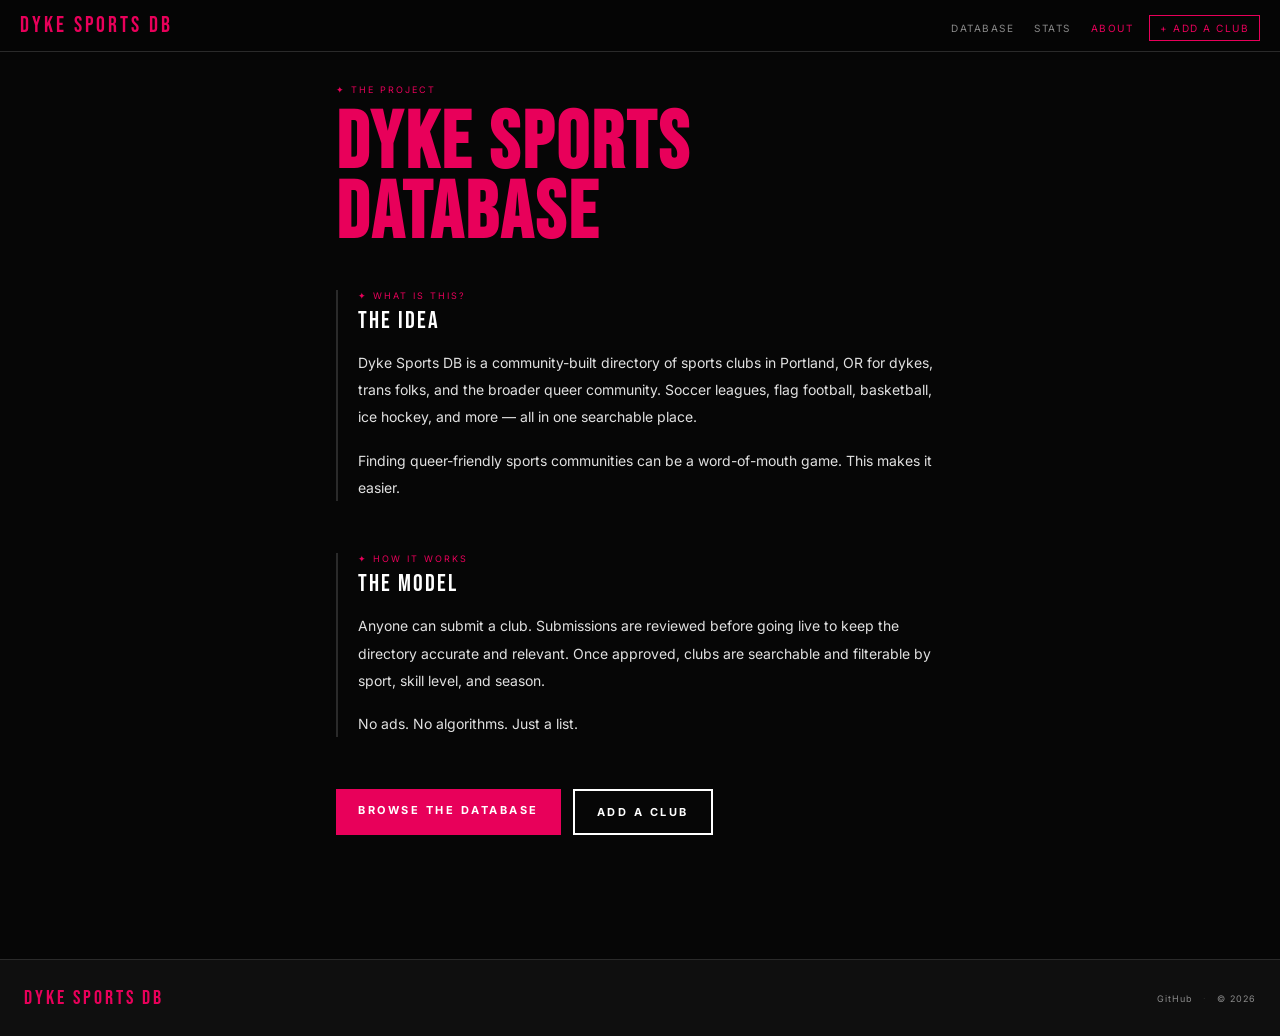
==== about.html @ 8fc5c779 "Initial commit of dykesportsdb project" ====
<!DOCTYPE html>
<html lang="en">
<head>
<meta charset="UTF-8">
<meta name="viewport" content="width=device-width, initial-scale=1.0">
<meta name="description" content="About Dyke Sports DB — a community directory of sports clubs in Portland for dykes.">
<title>About — Dyke Sports DB</title>
<link rel="icon" href="data:image/svg+xml,<svg xmlns='http://www.w3.org/2000/svg' viewBox='0 0 100 100'><text y='80' font-size='80'>🏅</text></svg>">
<link rel="preconnect" href="https://fonts.googleapis.com">
<link rel="preconnect" href="https://fonts.gstatic.com" crossorigin>
<link href="https://fonts.googleapis.com/css2?family=Bebas+Neue&family=IBM+Plex+Mono:wght@400;700&display=swap" rel="stylesheet">
<link rel="stylesheet" href="styles.css">
</head>
<body>
<nav></nav>

<div class="page">
<div class="eyebrow">The Project</div>
<h1>DYKE SPORTS<br>DATABASE</h1>

<div class="section">
<div class="section-label">What is this?</div>
<div class="section-title">THE IDEA</div>
<div class="body">
<p>
Dyke Sports DB is a community-built directory of sports clubs in Portland, OR for dykes, trans folks, and the broader queer community. Soccer leagues, flag football, basketball, ice hockey, and more — all in one searchable place.
</p>
<p>
Finding queer-friendly sports communities can be a word-of-mouth game. This makes it easier.
</p>
</div>
</div>

<div class="section">
<div class="section-label">How it works</div>
<div class="section-title">THE MODEL</div>
<div class="body">
<p>
Anyone can submit a club. Submissions are reviewed before going live to keep the directory accurate and relevant. Once approved, clubs are searchable and filterable by sport, skill level, and season.
</p>
<p>
No ads. No algorithms. Just a list.
</p>
</div>
</div>

<div class="cta-row">
<a href="/sports-database" class="btn btn-primary">Browse the Database</a>
<a href="/submit" class="btn btn-secondary">Add a Club</a>
</div>
</div>

<footer></footer>
<script src="/shared.js"></script>
</body>
</html>
---- styles.css ----
/* ================================================
   DYKE POOL REVIEWS — Shared Stylesheet
   ================================================ */

@import url('https://fonts.googleapis.com/css2?family=Inter:wght@400;700&family=Bebas+Neue&family=IBM+Plex+Mono:wght@400;700&family=VT323&display=swap');

/* --- RESET ---------------------------------------- */
*, *::before, *::after { box-sizing: border-box; margin: 0; padding: 0; }
html { -webkit-text-size-adjust: 100%; }
html.scroll-smooth { scroll-behavior: smooth; }

/* --- DESIGN TOKENS -------------------------------- */
:root {
    --bg:     #060606;
    --bg2:    #0f0f0f;
    --amber:  #E8005A;
    --adim:   #8a8a8a;
    --afaint: #2a2a2a;
    --green:  #00E05A;
    --gold:   #FFD000;
    --w:      #ffffff;
    --wd:     rgba(255,255,255,0.72);
    --wf:     rgba(255,255,255,0.3);
    --fhead:  'Bebas Neue', 'Arial Black', Impact, sans-serif;
    --fbody:  'Inter', 'Helvetica Neue', Arial, sans-serif;
    --fterm:  'IBM Plex Mono', 'Courier New', monospace;
    --fvt:    'VT323', 'Courier New', monospace;
}

/* --- BASE ----------------------------------------- */
body { background: var(--bg); color: var(--w); font-family: var(--fbody); min-height: 100vh; }
a { color: var(--amber); }
code { background: rgba(232,0,90,0.08); color: var(--amber); padding: 1px 5px; font-family: var(--fterm); font-size: 0.88em; }

/* --- NAV ------------------------------------------ */
nav {
    position: sticky; top: 0; z-index: 100; height: 52px;
    background: rgba(6,6,6,0.97);
    -webkit-backdrop-filter: blur(12px); backdrop-filter: blur(12px);
    border-bottom: 1px solid var(--afaint);
    display: flex; align-items: center; justify-content: space-between;
    padding: 0 20px; gap: 12px;
}
nav.nav-fixed { position: fixed; left: 0; right: 0; }
.logo { font-family: var(--fhead); font-size: 22px; letter-spacing: 3px; color: var(--amber); text-decoration: none; flex-shrink: 0; line-height: 1; }
.logo .bolt { color: var(--w); }
.nav-links { display: flex; align-items: center; gap: 0; list-style: none; }
.nav-links a { font-family: var(--fbody); font-size: 10px; letter-spacing: 1.5px; text-transform: uppercase; color: var(--adim); text-decoration: none; padding: 6px 10px; white-space: nowrap; transition: color 0.15s; }
.nav-links a:hover { color: var(--w); }
.nav-links .active { color: var(--amber); }
.nav-links .pill { border: 1px solid var(--amber); color: var(--amber) !important; margin-left: 6px; }
.nav-links .pill:hover { background: rgba(232,0,90,0.08); }
.hamburger { display: none; background: none; border: none; color: var(--w); cursor: pointer; font-size: 20px; padding: 6px 4px; }
@media (max-width: 580px) {
    nav { height: auto; flex-wrap: wrap; }
    .hamburger { display: block; }
    .nav-links { display: none; width: 100%; flex-direction: column; gap: 0; padding: 8px 0; }
    .nav-links.active { display: flex; }
    .nav-links li { width: 100%; }
    .nav-links a { display: block; padding: 10px 20px; white-space: normal; }
    .nav-links .pill { margin-left: 0; margin-top: 8px; }
}

/* --- FOOTER --------------------------------------- */
footer {
    border-top: 1px solid var(--afaint); background: var(--bg2);
    padding: 28px 24px; display: flex; flex-wrap: wrap;
    justify-content: space-between; align-items: center;
    gap: 16px; margin-top: 60px;
}
.footer-logo { font-family: var(--fhead); font-size: 20px; letter-spacing: 3px; color: var(--amber); line-height: 1; }
.footer-right { display: flex; align-items: center; gap: 10px; font-size: 9px; letter-spacing: 1px; color: var(--adim); flex-wrap: wrap; }
.footer-right a { color: var(--adim); text-decoration: none; transition: color 0.15s; }
.footer-right a:hover { color: var(--w); }
.footer-sep { color: var(--afaint); }
@media (max-width: 500px) { footer { flex-direction: column; align-items: flex-start; } }

/* --- BUTTONS -------------------------------------- */
.btn {
    font-family: var(--fbody); font-size: 11px; font-weight: 700;
    letter-spacing: 2.5px; text-transform: uppercase;
    text-decoration: none; padding: 14px 22px; text-align: center;
    display: inline-block;
    transition: filter 0.15s, transform 0.15s; white-space: nowrap;
}
body.page-index .btn { padding: 16px 28px; }
.btn:hover  { filter: brightness(1.1); transform: translateY(-1px); }
.btn:active { transform: translateY(0); }
.btn-primary   { background: var(--amber); color: var(--w); }
.btn-outline,
.btn-secondary { background: transparent; color: var(--w); border: 2px solid var(--w); }
.btn-outline:hover,
.btn-secondary:hover { background: rgba(255,255,255,0.07); }

/* --- ANIMATIONS ----------------------------------- */
@keyframes pulse {
    0%,100% { box-shadow: 0 0 0 0 rgba(232,0,90,0.5); }
    50%      { box-shadow: 0 0 0 8px rgba(232,0,90,0); }
}
@keyframes blink  { 0%,100%{opacity:1} 50%{opacity:.3} }
@keyframes fadein { to { opacity: 1; } }
@keyframes spin   { to { transform: rotate(360deg); } }

/* --- COMMON UTILITIES ----------------------------- */
.eyebrow { font-size: 9px; letter-spacing: 2px; color: var(--amber); text-transform: uppercase; margin-bottom: 14px; }
.eyebrow::before { content: "✦ "; }
.dot, .status-dot {
    width: 7px; height: 7px; border-radius: 50%;
    background: var(--amber); flex-shrink: 0;
    animation: pulse 2s ease-in-out infinite;
}
.live-dot { width: 6px; height: 6px; border-radius: 50%; background: var(--amber); animation: pulse 2s ease-in-out infinite; }

/* --- PAGE CONTAINER ------------------------------- */
.page { max-width: 640px; margin: 0 auto; padding: 32px 16px 64px; }
body.page-stats .page     { max-width: 900px; }
body.page-contributor .page { display: flex; flex-direction: column; gap: 0; }

/* ================================================
   INDEX PAGE
   ================================================ */
body.page-index { overflow-x: hidden; }
.hero {
    min-height: 100vh;
    display: flex; flex-direction: column; justify-content: center;
    padding: 80px 24px 60px;
    max-width: 680px; margin: 0 auto; width: 100%;
}
.hero-tag {
    display: flex; align-items: center; gap: 10px;
    font-size: 9px; letter-spacing: 2px; color: var(--amber);
    text-transform: uppercase; margin-bottom: 22px;
}
.hero-tag::before { content: "✦ "; }
body.page-index h1 {
    font-family: var(--fhead);
    font-size: clamp(60px, 16vw, 140px);
    line-height: 0.86; letter-spacing: 1px; color: var(--w);
    margin-bottom: 32px;
}
.tagline {
    font-size: 14px; line-height: 1.95; color: var(--wd);
    border-left: 2px solid var(--afaint); padding-left: 18px;
    margin-bottom: 48px; max-width: 500px;
}
.buttons { display: flex; gap: 10px; flex-wrap: wrap; }
@media (max-width: 400px) { .buttons { flex-direction: column; } .btn { width: 100%; } }

/* ================================================
   ABOUT PAGE
   ================================================ */
h1 {
    font-family: var(--fhead);
    font-size: clamp(44px, 11vw, 80px);
    color: var(--amber); letter-spacing: 3px; line-height: 0.88;
    margin-bottom: 40px;
}
body.page-format h1 { margin-bottom: 28px; }
.section { margin-bottom: 52px; border-left: 2px solid var(--afaint); padding-left: 20px; }
body.page-format .section { border-left: none; padding-left: 0; margin-bottom: 56px; }
.section-label { font-size: 9px; letter-spacing: 2px; color: var(--amber); text-transform: uppercase; margin-bottom: 8px; }
.section-label::before { content: "✦ "; }
.section-title { font-family: var(--fhead); font-size: 24px; letter-spacing: 2px; color: var(--w); margin-bottom: 16px; line-height: 1; }
body.page-format .section-title { font-size: 28px; margin-bottom: 12px; }
body.page-stats  .section-title { font-size: 22px; letter-spacing: 3px; margin-top: 48px; }
.body { font-size: 14px; line-height: 1.95; color: rgba(255,255,255,0.88); }
.body p { margin-bottom: 16px; }
.body p:last-child { margin-bottom: 0; }
.body em { color: var(--amber); font-style: normal; }
.body strong { color: var(--w); font-weight: 700; }
.body a { color: var(--amber); text-decoration: none; }
.body a:hover { text-decoration: underline; }
.principles { display: flex; flex-direction: column; gap: 2px; margin-top: 4px; }
.principle {
    background: var(--bg2); border: 1px solid var(--afaint);
    padding: 14px 18px;
    display: grid; grid-template-columns: 28px 1fr;
    gap: 12px; align-items: start;
}
.principle-num { font-family: var(--fhead); font-size: 18px; color: var(--amber); line-height: 1.2; }
.principle-body { font-size: 13px; line-height: 1.8; color: rgba(255,255,255,0.88); }
.principle-body strong { color: var(--w); }
.compare { display: flex; flex-direction: column; gap: 2px; margin-top: 4px; }
.compare-row {
    background: var(--bg2); border: 1px solid var(--afaint);
    display: grid; grid-template-columns: 1fr 1fr;
}
.compare-cell { padding: 12px 16px; font-size: 12px; line-height: 1.7; }
.compare-cell:first-child { border-right: 1px solid var(--afaint); color: #E87868; }
.compare-cell:last-child { color: rgba(255,255,255,0.92); }
.compare-head { display: grid; grid-template-columns: 1fr 1fr; margin-bottom: 2px; }
.compare-head-cell { font-size: 8px; letter-spacing: 2px; text-transform: uppercase; padding: 6px 16px; color: #C86050; }
.compare-head-cell:last-child { color: var(--green); }
.cta-row { display: flex; gap: 12px; flex-wrap: wrap; margin-top: 32px; }

/* ================================================
   FORMAT PAGE
   ================================================ */
.intro { font-size: 14px; line-height: 1.9; color: rgba(255,255,255,0.88); border-left: 2px solid var(--afaint); padding-left: 16px; margin-bottom: 56px; max-width: 480px; }
.intro em { color: var(--amber); font-style: normal; }
.section-desc { font-size: 13px; line-height: 1.8; color: rgba(255,255,255,0.72); margin-bottom: 20px; border-left: 2px solid var(--afaint); padding-left: 12px; }
.section-desc em { color: var(--amber); font-style: normal; }
.rating-rows { display: flex; flex-direction: column; gap: 2px; }
.rating-row {
    background: var(--bg2); border: 1px solid var(--afaint);
    display: grid; grid-template-columns: 100px 1fr;
    align-items: stretch;
}
.rr-left {
    display: flex; flex-direction: column; justify-content: center; align-items: center;
    padding: 20px 16px; border-right: 1px solid var(--afaint); gap: 6px;
}
.rr-stars { font-size: 16px; line-height: 1; letter-spacing: 2px; }
.rr-name { font-family: var(--fhead); font-size: 13px; letter-spacing: 2px; text-align: center; line-height: 1.1; }
.rr-right { padding: 18px 20px; display: flex; align-items: center; }
.rr-desc { font-size: 13px; line-height: 1.75; color: rgba(255,255,255,0.88); }
.r5 .rr-name { color: #39FF14; }
.r4 .rr-name { color: #C8FF00; }
.r3 .rr-name { color: #FFD000; }
.r2 .rr-name { color: #FF7A00; }
.r1 .rr-name { color: #FF3B5C; }
.r0 .rr-name { color: #888; }
.r0 .rr-stars { color: #666; }
.copy-block { background: var(--bg2); border: 1px solid var(--afaint); margin-top: 12px; }
.block-bar {
    background: #0a0a0a; border-bottom: 1px solid var(--afaint);
    padding: 9px 16px; display: flex; align-items: center;
    justify-content: space-between; gap: 12px;
}
.block-bar-left { font-family: var(--fterm); font-size: 10px; letter-spacing: 1px; color: rgba(255,255,255,0.7); }
.copy-btn {
    font-family: var(--fbody); font-size: 9px; letter-spacing: 2px; text-transform: uppercase;
    background: rgba(232,0,90,0.1); border: 1px solid rgba(232,0,90,0.3);
    color: var(--amber); padding: 5px 14px; cursor: pointer;
    transition: background 0.15s; white-space: nowrap;
}
.copy-btn:hover { background: rgba(232,0,90,0.2); }
.copy-body { padding: 24px; font-family: var(--fterm); font-size: 14px; line-height: 2.1; color: rgba(255,255,255,0.82); }
.copy-body .tag { color: var(--amber); font-weight: 700; }
.format-table { width: 100%; border-collapse: collapse; }
.format-table tr { border-bottom: 1px solid var(--afaint); }
.format-table tr:last-child { border-bottom: none; }
.format-table td { padding: 13px 16px; background: var(--bg2); font-size: 13px; vertical-align: middle; }
.format-table td:first-child { width: 36px; text-align: center; font-size: 10px; color: rgba(255,255,255,0.58); border-right: 1px solid var(--afaint); padding: 13px 8px; }
.format-table td:nth-child(2) { width: 40%; color: var(--w); font-weight: 700; border-right: 1px solid var(--afaint); }
.format-table td:nth-child(3) { color: rgba(255,255,255,0.72); font-size: 12px; }
.row-blank td { padding: 7px 16px; background: rgba(255,255,255,0.04); border-bottom: 1px dashed rgba(255,255,255,0.1); }
.row-blank td:first-child { border-right: 1px solid var(--afaint); color: rgba(255,255,255,0.5); font-size: 12px; }
.row-blank td:nth-child(2) { color: rgba(255,255,255,0.6); font-size: 11px; letter-spacing: 2px; font-style: italic; font-weight: 400; }
.row-blank td:nth-child(3) { color: rgba(255,255,255,0.45); font-size: 11px; font-style: italic; }
@media (max-width: 500px) {
    .format-table td:nth-child(3) { display: none; }
    .format-table td:nth-child(2) { border-right: none; }
}
.footer-note { margin-top: 56px; border-left: 2px solid var(--afaint); padding-left: 16px; font-size: 14px; line-height: 1.9; color: rgba(255,255,255,0.88); }
.footer-note a { color: var(--amber); text-decoration: none; }
.footer-note a:hover { text-decoration: underline; }

/* ================================================
   STATS PAGE
   ================================================ */
.section-eyebrow { font-size: 9px; letter-spacing: 2px; color: var(--amber); text-transform: uppercase; margin-bottom: 6px; margin-top: 48px; }
.section-eyebrow::before { content: "✦ "; }
.numbers {
    display: grid;
    grid-template-columns: repeat(4, 1fr);
    gap: 2px; margin-bottom: 48px;
}
@media (max-width: 640px) { .numbers { grid-template-columns: repeat(2, 1fr); } }
.num-card {
    background: var(--bg2); border: 1px solid var(--afaint);
    padding: 24px 20px; display: flex; flex-direction: column; gap: 6px;
}
.num-label { font-size: 8px; letter-spacing: 2px; text-transform: uppercase; color: var(--w); }
.num-value {
    font-family: var(--fhead); font-size: clamp(36px, 7vw, 60px);
    line-height: 1; letter-spacing: 2px; color: var(--w);
}
.num-value.loading { color: var(--afaint); animation: blink 1s ease-in-out infinite; }
.rating-bars { display: flex; flex-direction: column; gap: 8px; margin-bottom: 48px; }
.rbar { display: grid; grid-template-columns: 140px 1fr 40px; align-items: center; gap: 14px; }
.rbar-label { font-size: 12px; letter-spacing: 1px; color: rgba(255,255,255,0.88); white-space: nowrap; }
.rbar-track { height: 6px; background: var(--afaint); position: relative; }
.rbar-fill { height: 100%; width: 0%; transition: width 1s ease; }
.r5-fill { background: #39FF14; }
.r4-fill { background: #C8FF00; }
.r3-fill { background: #FFD000; }
.r2-fill { background: #FF7A00; }
.r1-fill { background: #FF3B5C; }
.r0-fill { background: #555; }
.rbar-count { font-size: 11px; color: rgba(255,255,255,0.58); text-align: right; }
.city-grid {
    display: grid;
    grid-template-columns: repeat(auto-fill, minmax(200px, 1fr));
    gap: 2px; margin-bottom: 48px;
}
.city-row {
    background: var(--bg2); border: 1px solid var(--afaint);
    padding: 12px 16px; display: flex; justify-content: space-between; align-items: center;
}
.city-name { font-size: 13px; color: var(--w); }
.city-count { font-family: var(--fhead); font-size: 18px; letter-spacing: 1px; color: var(--amber); }
.contrib-grid {
    display: grid;
    grid-template-columns: repeat(auto-fill, minmax(220px, 1fr));
    gap: 2px; margin-bottom: 48px;
}
.contrib-row {
    background: var(--bg2); border: 1px solid var(--afaint);
    padding: 12px 16px; display: flex; justify-content: space-between; align-items: center;
}
.contrib-handle { font-family: var(--fterm); font-size: 11px; color: var(--amber); }
.contrib-count  { font-size: 11px; color: rgba(255,255,255,0.58); }
.loading-state  { padding: 40px 0; color: var(--adim); font-size: 11px; letter-spacing: 2px; }

/* ================================================
   APPLICATION PAGE
   ================================================ */
body.page-application {
    display: flex; flex-direction: column;
    justify-content: center; align-items: flex-start;
    padding: 40px 24px;
}
body.page-application h1 {
    color: var(--w); letter-spacing: 2px; margin-bottom: 32px;
}
.wrap {
    max-width: 560px; width: 100%; margin: 0 auto;
    opacity: 0; animation: fadein 0.5s 0.1s forwards;
}
.status {
    display: flex; align-items: center; gap: 10px;
    font-size: 9px; letter-spacing: 2px; color: var(--amber);
    text-transform: uppercase; margin-bottom: 24px;
}
.body-text {
    font-size: 14px; line-height: 1.95; color: var(--wd);
    border-left: 2px solid var(--afaint); padding-left: 18px;
    margin-bottom: 48px; max-width: 420px;
}
.body-text em { color: var(--amber); font-style: normal; }
.actions { display: flex; gap: 12px; flex-wrap: wrap; }
.footnote {
    margin-top: 60px; font-size: 10px; letter-spacing: 1px;
    color: var(--adim); line-height: 1.8;
    border-top: 1px solid var(--afaint); padding-top: 20px;
}
.footnote a { color: var(--adim); text-decoration: none; }
.footnote a:hover { color: var(--w); }

/* ================================================
   DATABASE PAGE
   ================================================ */
.page-head {
    padding: 32px 20px 24px; max-width: 1100px; margin: 0 auto;
    border-bottom: 1px solid var(--afaint);
    display: flex; align-items: flex-end; justify-content: space-between; gap: 16px; flex-wrap: wrap;
}
.page-title { font-family: var(--fhead); font-size: clamp(36px, 8vw, 60px); color: var(--amber); letter-spacing: 3px; line-height: 1; }
.live-badge {
    display: flex; align-items: center; gap: 6px;
    font-size: 9px; letter-spacing: 2px; text-transform: uppercase; color: var(--amber);
    padding-bottom: 4px;
}
.filter-bar {
    padding: 12px 20px; max-width: 1100px; margin: 0 auto;
    display: flex; gap: 6px; flex-wrap: wrap; align-items: center;
    border-bottom: 1px solid var(--afaint);
}
.filter-label { font-size: 9px; letter-spacing: 2px; text-transform: uppercase; color: rgba(255,255,255,0.75); margin-right: 2px; white-space: nowrap; }
.fbtn {
    font-family: var(--fbody); font-size: 9px; letter-spacing: 1.5px; text-transform: uppercase;
    background: transparent; border: 1px solid var(--afaint); color: rgba(255,255,255,0.55);
    padding: 5px 11px; cursor: pointer; transition: all 0.15s; white-space: nowrap;
}
.fbtn:hover { border-color: rgba(255,255,255,0.3); color: var(--w); }
.fbtn.on { font-weight: 700; }
.fall.on { background: var(--amber); border-color: var(--amber); color: var(--w); }
.f5.on { background: #39FF14; border-color: #39FF14; color: var(--bg); }
.f4.on { background: #C8FF00; border-color: #C8FF00; color: var(--bg); }
.f3.on { background: #FFD000; border-color: #FFD000; color: var(--bg); }
.f2.on { background: #FF7A00; border-color: #FF7A00; color: var(--bg); }
.f1.on { background: #FF3B5C; border-color: #FF3B5C; color: var(--w); }
.f0.on { background: #444; border-color: #555; color: #ccc; }
.filter-sep { width: 1px; height: 20px; background: var(--afaint); flex-shrink: 0; }
.fcity.on { background: rgba(255,255,255,0.12); border-color: rgba(255,255,255,0.35); color: var(--w); }
.grid-wrap { padding: 20px; max-width: 1100px; margin: 0 auto; }
.result-count { font-size: 9px; letter-spacing: 2px; text-transform: uppercase; color: rgba(255,255,255,0.6); margin-bottom: 16px; }
.grid { display: grid; grid-template-columns: repeat(3, 1fr); gap: 12px; }
@media (max-width: 840px) { .grid { grid-template-columns: repeat(2,1fr); } }
@media (max-width: 480px) { .grid { grid-template-columns: 1fr; } }
.card {
    background: var(--bg2); border: 1px solid var(--afaint);
    display: flex; flex-direction: column; overflow: hidden;
    transition: transform 0.18s, border-color 0.18s;
}
.card:hover { transform: translateY(-2px); border-color: #444; }
.card-img {
    height: 240px; background: #0a0a0a;
    display: flex; align-items: center; justify-content: center;
    font-size: 48px; position: relative; overflow: hidden; flex-shrink: 0;
}
.card-img img { position: absolute; inset: 0; width: 100%; height: 100%; object-fit: cover; }
.stamp {
    position: absolute; top: 0; left: 0;
    font-family: var(--fhead); font-size: 12px; letter-spacing: 2px;
    padding: 5px 12px; z-index: 1; line-height: 1.3; text-transform: uppercase;
}
.stamp.r5, .s5 { background: #39FF14; color: #060606; }
.stamp.r4, .s4 { background: #C8FF00; color: #060606; }
.stamp.r3, .s3 { background: #FFD000; color: #060606; }
.stamp.r2, .s2 { background: #FF7A00; color: #060606; }
.stamp.r1, .s1 { background: #FF3B5C; color: #fff; }
.stamp.r0, .s0 { background: #1a1a1a; color: #666; border-bottom: 1px solid #2a2a2a; border-right: 1px solid #2a2a2a; }
.card-body { padding: 14px 16px 16px; display: flex; flex-direction: column; flex: 1; }
.card-name { font-family: var(--fhead); font-size: 20px; letter-spacing: 2px; line-height: 1; margin-bottom: 3px; color: var(--w); }
.card-loc { font-size: 9px; letter-spacing: 2px; text-transform: uppercase; color: rgba(255,255,255,0.55); margin-bottom: 12px; }
.card-sep { border: none; border-top: 1px solid var(--afaint); margin-bottom: 12px; }
.card-text { font-size: 13px; line-height: 1.75; color: rgba(255,255,255,0.88); flex: 1; margin-bottom: 14px; }
.card-foot {
    display: flex; justify-content: space-between; align-items: center;
    font-size: 9px; letter-spacing: 1px;
    padding-top: 10px; border-top: 1px solid var(--afaint); gap: 6px;
}
.card-handle { font-family: var(--fterm); color: var(--amber); overflow: hidden; text-overflow: ellipsis; white-space: nowrap; min-width: 0; text-decoration: none; }
.card-handle:hover { text-decoration: underline; }
.card-price { border: 1px solid var(--afaint); color: rgba(255,255,255,0.5); padding: 2px 6px; font-size: 8px; letter-spacing: 2px; flex-shrink: 0; }
.card-date { color: rgba(255,255,255,0.5); flex-shrink: 0; }
.state {
    grid-column: 1 / -1; padding: 60px 20px;
    text-align: center; font-size: 12px; letter-spacing: 2px;
}
.state-icon { font-size: 40px; margin-bottom: 16px; line-height: 1; }
.state-title { font-family: var(--fhead); font-size: 20px; letter-spacing: 3px; color: var(--amber); margin-bottom: 8px; }
.state-body { font-size: 12px; line-height: 1.8; color: rgba(255,255,255,0.58); }
.state-body a { color: var(--amber); text-decoration: none; }
.state-body a:hover { text-decoration: underline; }
.spinner {
    grid-column: 1 / -1;
    display: flex; flex-direction: column; align-items: center; gap: 16px;
    padding: 60px 20px; font-size: 11px; letter-spacing: 2px; color: rgba(255,255,255,0.4);
}
.spinner-ring {
    width: 32px; height: 32px;
    border: 2px solid var(--afaint); border-top-color: var(--amber);
    border-radius: 50%; animation: spin 0.8s linear infinite;
}

/* ================================================
   CONTRIBUTOR PAGE
   ================================================ */
.page-intro {
    font-size: 14px; line-height: 1.95; color: var(--wd);
    border-left: 2px solid var(--afaint); padding-left: 16px;
    margin-bottom: 48px; max-width: 500px;
}
.page-intro em { color: var(--amber); font-style: normal; }
.steps { display: flex; flex-direction: column; gap: 2px; margin-bottom: 48px; }
.step {
    background: var(--bg2); border: 1px solid var(--afaint);
    padding: 18px 20px; display: flex; gap: 18px; align-items: flex-start;
}
.step-n {
    font-family: var(--fhead); font-size: 26px; color: var(--adim);
    line-height: 1; flex-shrink: 0; width: 26px; transition: color 0.15s;
}
.step:hover .step-n { color: var(--amber); }
.step-title { font-size: 11px; font-weight: 700; letter-spacing: 2px; color: var(--amber); text-transform: uppercase; margin-bottom: 5px; }
.step-body  { font-size: 13px; line-height: 1.8; color: var(--wd); }
.step-body a { color: var(--amber); text-decoration: none; }
.step-body a:hover { text-decoration: underline; }
.cta-block {
    background: var(--bg2); border: 1px solid var(--afaint);
    padding: 36px 32px; display: flex; flex-direction: column;
    align-items: flex-start; gap: 20px; margin-bottom: 32px;
}
.cta-heading { font-family: var(--fvt); font-size: clamp(22px, 5vw, 28px); line-height: 1.5; color: var(--wd); }
.cta-heading strong { color: var(--amber); font-weight: normal; }
.apply-btn {
    display: inline-block; font-family: var(--fbody);
    font-size: 13px; font-weight: 700; letter-spacing: 3px; text-transform: uppercase;
    background: var(--amber); color: var(--w);
    text-decoration: none; padding: 16px 32px;
    transition: background 0.15s; width: 100%; text-align: center;
}
.apply-btn:hover { background: #ff1a6e; }
.cta-note { font-size: 10px; letter-spacing: 1px; color: var(--adim); line-height: 1.8; }
.disclaimer {
    font-size: 12px; line-height: 1.85; color: var(--adim);
    border-left: 2px solid var(--afaint); padding-left: 16px;
}
.disclaimer em { color: var(--wf); font-style: normal; }

/* ================================================
   BURGER DATABASE (Vintage Mac OS)
   ================================================ */
@font-face {
    font-family: 'ChicagoFLF';
    src: url('https://cdnjs.cloudflare.com/ajax/libs/Chicago-Font/1.0.0/ChicagoFLF.ttf') format('truetype');
}

body.page-burger {
    font-family: 'ChicagoFLF', 'Chicago', monospace;
    background: #BDBDBD;
    min-height: 100vh;
    padding: 20px;
    color: #000;
}

body.page-burger::before {
    content: " ";
    display: block;
    position: fixed;
    top: 0; left: 0; bottom: 0; right: 0;
    background: linear-gradient(rgba(18, 16, 16, 0) 50%, rgba(0, 0, 0, 0.25) 50%),
                linear-gradient(90deg, rgba(255, 0, 0, 0.06), rgba(0, 255, 0, 0.02), rgba(0, 0, 255, 0.06));
    z-index: -1;
    background-size: 100% 2px, 3px 100%;
    pointer-events: none;
    opacity: 0.15;
}

.container { max-width: 1000px; margin: 0 auto; }

.menu-bar {
    background: #FFF; border-bottom: 2px solid #000;
    padding: 5px 10px; margin-bottom: 20px;
    display: flex; justify-content: space-between; align-items: center;
    box-shadow: 2px 2px 0 rgba(0,0,0,0.2);
}

.menu-left { display: flex; align-items: center; gap: 15px; font-size: 12px; }
.logo-text  { font-size: 16px; font-weight: bold; }
.menu-right { font-size: 10px; color: #666; }

.desktop { display: none; }
.desktop.active { display: block; }
.desktop-title {
    text-align: center; font-size: 16px; margin-bottom: 25px;
    text-shadow: 1px 1px 0 rgba(255,255,255,0.5); color: #333;
}

.folder-grid {
    display: grid;
    grid-template-columns: repeat(auto-fill, minmax(110px, 1fr));
    gap: 20px; padding: 20px; max-width: 700px; margin: 0 auto;
}

.folder-icon {
    display: flex; flex-direction: column; align-items: center;
    cursor: pointer; transition: transform 0.1s; user-select: none;
}
.folder-icon:hover  { transform: translateY(-2px); }
.folder-icon:active { transform: scale(0.98); }

.folder-image {
    width: 64px; height: 64px;
    background: linear-gradient(145deg, #F0E68C, #DAA520);
    border: 1px solid #B8860B; border-radius: 5px 5px 0 0;
    position: relative; display: flex;
    justify-content: center; align-items: center;
    margin-bottom: 8px; box-shadow: 2px 2px 4px rgba(0,0,0,0.3);
}
.folder-image::before {
    content: '';
    position: absolute; top: -6px; left: 10px; width: 20px; height: 6px;
    background: linear-gradient(145deg, #F0E68C, #DAA520);
    border: 1px solid #B8860B; border-bottom: none; border-radius: 2px 2px 0 0;
}
.folder-emoji { font-size: 28px; }
.folder-label {
    text-align: center; font-size: 11px; max-width: 100px;
    overflow: hidden; text-overflow: ellipsis;
    text-shadow: 1px 1px 0 rgba(255,255,255,0.5);
}

.list-view { display: none; background: #FFF; border: 2px solid #000; box-shadow: 4px 4px 0 rgba(0,0,0,0.3); }
.list-view.active { display: block; }

.window-title-bar {
    background: #000; color: #FFF; padding: 5px 10px; font-size: 12px;
    display: flex; justify-content: space-between; align-items: center;
}
.window-controls { display: flex; gap: 5px; }
.window-btn { width: 14px; height: 14px; background: #FFF; border: 1px solid #000; cursor: pointer; }
.window-body { padding: 20px; max-height: 70vh; overflow-y: auto; }

.back-button {
    background: linear-gradient(to bottom, #FFFFFF, #D0D0D0);
    border: 2px outset #CCC; padding: 6px 15px;
    font-family: 'ChicagoFLF', monospace; font-size: 11px;
    cursor: pointer; margin-bottom: 15px; box-shadow: 2px 2px 0 rgba(0,0,0,0.2);
}
.back-button:active { border-style: inset; transform: translateY(1px); }

.index-cards { display: grid; grid-template-columns: 1fr; gap: 10px; }

.index-card {
    background: #FFFEF0; border: 1px solid #DDD0A0;
    box-shadow: 2px 2px 5px rgba(0, 0, 0, 0.2);
    padding: 12px; display: flex; cursor: pointer;
    transition: transform 0.1s, background-color 0.1s;
}
.index-card:hover { background: #FFF8D0; transform: translateY(-2px); }

.card-image {
    width: 80px; height: 80px; background: #E0E0E0;
    border: 1px solid #A0A0A0; margin-right: 12px;
    flex-shrink: 0; overflow: hidden;
}
.card-image img { width: 100%; height: 100%; object-fit: contain; background: #f5f5f5; }
.card-content { flex: 1; }
.card-title   { font-weight: bold; font-size: 13px; margin-bottom: 5px; text-decoration: underline; }
.card-detail  { font-size: 11px; margin-bottom: 3px; }
.card-price   {
    display: inline-block; background: #4a90e2; color: white;
    padding: 2px 6px; border-radius: 3px; font-size: 10px; margin-top: 5px;
}

.modal-overlay {
    display: none; position: fixed; top: 0; left: 0; right: 0; bottom: 0;
    background: rgba(0, 0, 0, 0.5); z-index: 200; backdrop-filter: blur(2px);
}
.modal-overlay.active { display: block; }

.burger-detail {
    position: fixed; top: 50%; left: 50%; transform: translate(-50%, -50%);
    max-width: 500px; width: 90%; background: #C0C0C0;
    border: 2px outset #FFFFFF; box-shadow: 4px 4px 10px rgba(0, 0, 0, 0.5);
    z-index: 300; display: none;
}
.burger-detail.active { display: block; }

.detail-title-bar {
    background: linear-gradient(to right, #000080, #1084d0);
    color: white; padding: 5px 10px; font-size: 12px;
    display: flex; justify-content: space-between; align-items: center;
}
.close-button {
    width: 16px; height: 16px; background: #C0C0C0;
    border: 1px outset #FFFFFF; font-size: 11px;
    display: flex; align-items: center; justify-content: center; cursor: pointer;
}
.detail-content { padding: 15px; background: #FFFEF0; max-height: 70vh; overflow-y: auto; }

.detail-image {
    width: 100%; height: 200px; background: #E0E0E0;
    border: 1px inset #808080; margin-bottom: 15px;
    overflow: hidden; cursor: pointer; position: relative;
}
.detail-image:hover::after {
    content: '🔍 Click to view full size';
    position: absolute; bottom: 0; left: 0; right: 0;
    background: rgba(0,0,0,0.7); color: white;
    padding: 8px; font-size: 10px; text-align: center;
}
.detail-image img { width: 100%; height: 100%; object-fit: contain; background: #f5f5f5; }

.fullsize-overlay {
    display: none; position: fixed; top: 0; left: 0; right: 0; bottom: 0;
    background: rgba(0,0,0,0.9); z-index: 500; cursor: pointer; padding: 20px;
}
.fullsize-overlay.active { display: flex; justify-content: center; align-items: center; }
.fullsize-image { max-width: 90%; max-height: 90%; object-fit: contain; box-shadow: 0 0 50px rgba(0,0,0,0.8); }
.fullsize-close {
    position: absolute; top: 20px; right: 20px;
    background: white; border: 2px solid #000;
    padding: 8px 15px; font-size: 14px; cursor: pointer;
    font-family: 'ChicagoFLF', monospace;
}

.detail-section { margin-bottom: 10px; font-size: 12px; }
.detail-label   { font-weight: bold; margin-bottom: 3px; }

@media (max-width: 768px) {
    body.page-burger { padding: 10px; }
    .menu-bar { flex-direction: column; gap: 10px; padding: 8px; }
    .menu-left { width: 100%; justify-content: center; }
    .menu-right { width: 100%; text-align: center; }
    .folder-grid { grid-template-columns: repeat(3, 1fr); gap: 12px; padding: 15px; }
    .folder-image { width: 56px; height: 56px; }
    .folder-emoji { font-size: 24px; }
    .folder-label { font-size: 10px; }
    .desktop-title { font-size: 14px; margin-bottom: 20px; }
    .window-body { padding: 15px; }
    .index-card { flex-direction: column; }
    .card-image { width: 100%; height: 150px; margin-right: 0; margin-bottom: 10px; }
    .burger-detail { width: 95%; }
    .detail-content { padding: 12px; }
}

@media (max-width: 480px) {
    .folder-grid { grid-template-columns: repeat(2, 1fr); gap: 15px; }
    .folder-image { width: 60px; height: 60px; }
    .folder-emoji { font-size: 26px; }
    .folder-label { font-size: 11px; }
}
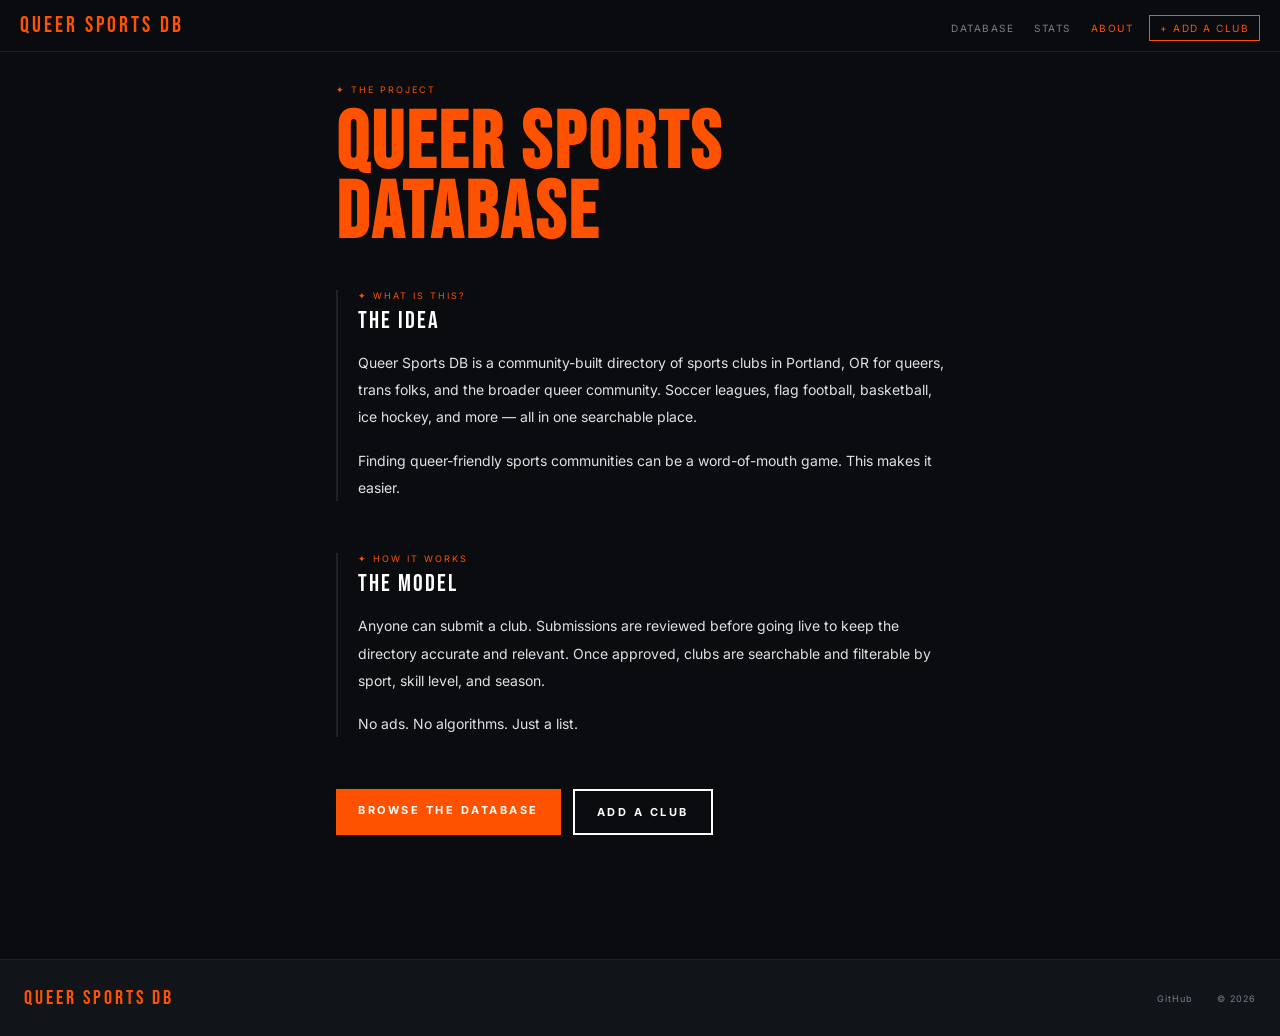
==== commit dea17b7c: "dyke -> queer naming change" ====
--- a/about.html
+++ b/about.html
@@ -3,9 +3,9 @@
 <head>
 <meta charset="UTF-8">
 <meta name="viewport" content="width=device-width, initial-scale=1.0">
-<meta name="description" content="About Dyke Sports DB — a community directory of sports clubs in Portland for dykes.">
-<title>About — Dyke Sports DB</title>
-<link rel="icon" href="data:image/svg+xml,<svg xmlns='http://www.w3.org/2000/svg' viewBox='0 0 100 100'><text y='80' font-size='80'>🏅</text></svg>">
+<meta name="description" content="About Queer Sports DB — a community directory of sports clubs in Portland for queers.">
+<title>About — Queer Sports DB</title>
+<link rel="icon" href="data:image/svg+xml,<svg xmlns='http://www.w3.org/2000/svg' viewBox='0 0 100 100'><text y='80' font-size='80'>🥇</text></svg>">
 <link rel="preconnect" href="https://fonts.googleapis.com">
 <link rel="preconnect" href="https://fonts.gstatic.com" crossorigin>
 <link href="https://fonts.googleapis.com/css2?family=Bebas+Neue&family=IBM+Plex+Mono:wght@400;700&display=swap" rel="stylesheet">
@@ -16,14 +16,14 @@
 
 <div class="page">
 <div class="eyebrow">The Project</div>
-<h1>DYKE SPORTS<br>DATABASE</h1>
+<h1>QUEER SPORTS<br>DATABASE</h1>
 
 <div class="section">
 <div class="section-label">What is this?</div>
 <div class="section-title">THE IDEA</div>
 <div class="body">
 <p>
-Dyke Sports DB is a community-built directory of sports clubs in Portland, OR for dykes, trans folks, and the broader queer community. Soccer leagues, flag football, basketball, ice hockey, and more — all in one searchable place.
+Queer Sports DB is a community-built directory of sports clubs in Portland, OR for queers, trans folks, and the broader queer community. Soccer leagues, flag football, basketball, ice hockey, and more — all in one searchable place.
 </p>
 <p>
 Finding queer-friendly sports communities can be a word-of-mouth game. This makes it easier.
--- a/styles.css
+++ b/styles.css
@@ -1,5 +1,5 @@
 /* ================================================
-   DYKE POOL REVIEWS — Shared Stylesheet
+   QUEER SPORTS DB — Shared Stylesheet
    ================================================ */
 
 @import url('https://fonts.googleapis.com/css2?family=Inter:wght@400;700&family=Bebas+Neue&family=IBM+Plex+Mono:wght@400;700&family=VT323&display=swap');
@@ -11,12 +11,12 @@
 
 /* --- DESIGN TOKENS -------------------------------- */
 :root {
-    --bg:     #060606;
-    --bg2:    #0f0f0f;
-    --amber:  #E8005A;
-    --adim:   #8a8a8a;
-    --afaint: #2a2a2a;
-    --green:  #00E05A;
+    --bg:     #0a0c0f;
+    --bg2:    #111418;
+    --amber:  #FF5200;
+    --adim:   #7a8088;
+    --afaint: #1e2228;
+    --green:  #BEFF00;
     --gold:   #FFD000;
     --w:      #ffffff;
     --wd:     rgba(255,255,255,0.72);
@@ -30,12 +30,12 @@
 /* --- BASE ----------------------------------------- */
 body { background: var(--bg); color: var(--w); font-family: var(--fbody); min-height: 100vh; }
 a { color: var(--amber); }
-code { background: rgba(232,0,90,0.08); color: var(--amber); padding: 1px 5px; font-family: var(--fterm); font-size: 0.88em; }
+code { background: rgba(255,82,0,0.08); color: var(--amber); padding: 1px 5px; font-family: var(--fterm); font-size: 0.88em; }
 
 /* --- NAV ------------------------------------------ */
 nav {
     position: sticky; top: 0; z-index: 100; height: 52px;
-    background: rgba(6,6,6,0.97);
+    background: rgba(10,12,15,0.97);
     -webkit-backdrop-filter: blur(12px); backdrop-filter: blur(12px);
     border-bottom: 1px solid var(--afaint);
     display: flex; align-items: center; justify-content: space-between;
@@ -49,7 +49,7 @@
 .nav-links a:hover { color: var(--w); }
 .nav-links .active { color: var(--amber); }
 .nav-links .pill { border: 1px solid var(--amber); color: var(--amber) !important; margin-left: 6px; }
-.nav-links .pill:hover { background: rgba(232,0,90,0.08); }
+.nav-links .pill:hover { background: rgba(255,82,0,0.08); }
 .hamburger { display: none; background: none; border: none; color: var(--w); cursor: pointer; font-size: 20px; padding: 6px 4px; }
 @media (max-width: 580px) {
     nav { height: auto; flex-wrap: wrap; }
@@ -94,8 +94,8 @@
 
 /* --- ANIMATIONS ----------------------------------- */
 @keyframes pulse {
-    0%,100% { box-shadow: 0 0 0 0 rgba(232,0,90,0.5); }
-    50%      { box-shadow: 0 0 0 8px rgba(232,0,90,0); }
+    0%,100% { box-shadow: 0 0 0 0 rgba(255,82,0,0.5); }
+    50%      { box-shadow: 0 0 0 8px rgba(255,82,0,0); }
 }
 @keyframes blink  { 0%,100%{opacity:1} 50%{opacity:.3} }
 @keyframes fadein { to { opacity: 1; } }
@@ -223,18 +223,18 @@
 .r0 .rr-stars { color: #666; }
 .copy-block { background: var(--bg2); border: 1px solid var(--afaint); margin-top: 12px; }
 .block-bar {
-    background: #0a0a0a; border-bottom: 1px solid var(--afaint);
+    background: #0d1015; border-bottom: 1px solid var(--afaint);
     padding: 9px 16px; display: flex; align-items: center;
     justify-content: space-between; gap: 12px;
 }
 .block-bar-left { font-family: var(--fterm); font-size: 10px; letter-spacing: 1px; color: rgba(255,255,255,0.7); }
 .copy-btn {
     font-family: var(--fbody); font-size: 9px; letter-spacing: 2px; text-transform: uppercase;
-    background: rgba(232,0,90,0.1); border: 1px solid rgba(232,0,90,0.3);
+    background: rgba(255,82,0,0.1); border: 1px solid rgba(255,82,0,0.3);
     color: var(--amber); padding: 5px 14px; cursor: pointer;
     transition: background 0.15s; white-space: nowrap;
 }
-.copy-btn:hover { background: rgba(232,0,90,0.2); }
+.copy-btn:hover { background: rgba(255,82,0,0.2); }
 .copy-body { padding: 24px; font-family: var(--fterm); font-size: 14px; line-height: 2.1; color: rgba(255,255,255,0.82); }
 .copy-body .tag { color: var(--amber); font-weight: 700; }
 .format-table { width: 100%; border-collapse: collapse; }
@@ -396,7 +396,7 @@
 }
 .card:hover { transform: translateY(-2px); border-color: #444; }
 .card-img {
-    height: 240px; background: #0a0a0a;
+    height: 240px; background: #0d1015;
     display: flex; align-items: center; justify-content: center;
     font-size: 48px; position: relative; overflow: hidden; flex-shrink: 0;
 }
@@ -446,6 +446,33 @@
     border-radius: 50%; animation: spin 0.8s linear infinite;
 }
 
+/* --- CLUB LIST VIEW ------------------------------- */
+.club-list { display: flex; flex-direction: column; gap: 2px; }
+.club-row {
+    display: flex; align-items: center; gap: 14px;
+    background: var(--bg2); border: 1px solid var(--afaint);
+    padding: 14px 16px; text-decoration: none; color: var(--w);
+    transition: border-color 0.15s, background 0.15s;
+}
+.club-row:hover { border-color: #444; background: #141820; }
+.club-row-emoji { font-size: 28px; flex-shrink: 0; width: 40px; text-align: center; line-height: 1; }
+.club-row-body { flex: 1; min-width: 0; }
+.club-row-name { font-family: var(--fhead); font-size: 18px; letter-spacing: 1.5px; line-height: 1; margin-bottom: 6px; color: var(--w); }
+.club-row-tags { display: flex; flex-wrap: wrap; gap: 5px; }
+.row-tag {
+    font-size: 9px; letter-spacing: 1.5px; text-transform: uppercase;
+    border: 1px solid var(--afaint); color: rgba(255,255,255,0.5);
+    padding: 2px 7px;
+}
+.row-tag-type { border-color: var(--amber); color: var(--amber); }
+.row-tag-city { border-color: rgba(190,255,0,0.4); color: var(--green); }
+.club-row-arrow { font-size: 16px; color: var(--adim); flex-shrink: 0; transition: color 0.15s, transform 0.15s; }
+.club-row:hover .club-row-arrow { color: var(--amber); transform: translateX(3px); }
+@media (max-width: 500px) {
+    .club-row-emoji { font-size: 22px; width: 30px; }
+    .club-row-name  { font-size: 15px; }
+}
+
 /* ================================================
    CONTRIBUTOR PAGE
    ================================================ */
@@ -483,7 +510,7 @@
     text-decoration: none; padding: 16px 32px;
     transition: background 0.15s; width: 100%; text-align: center;
 }
-.apply-btn:hover { background: #ff1a6e; }
+.apply-btn:hover { background: #ff7a00; }
 .cta-note { font-size: 10px; letter-spacing: 1px; color: var(--adim); line-height: 1.8; }
 .disclaimer {
     font-size: 12px; line-height: 1.85; color: var(--adim);
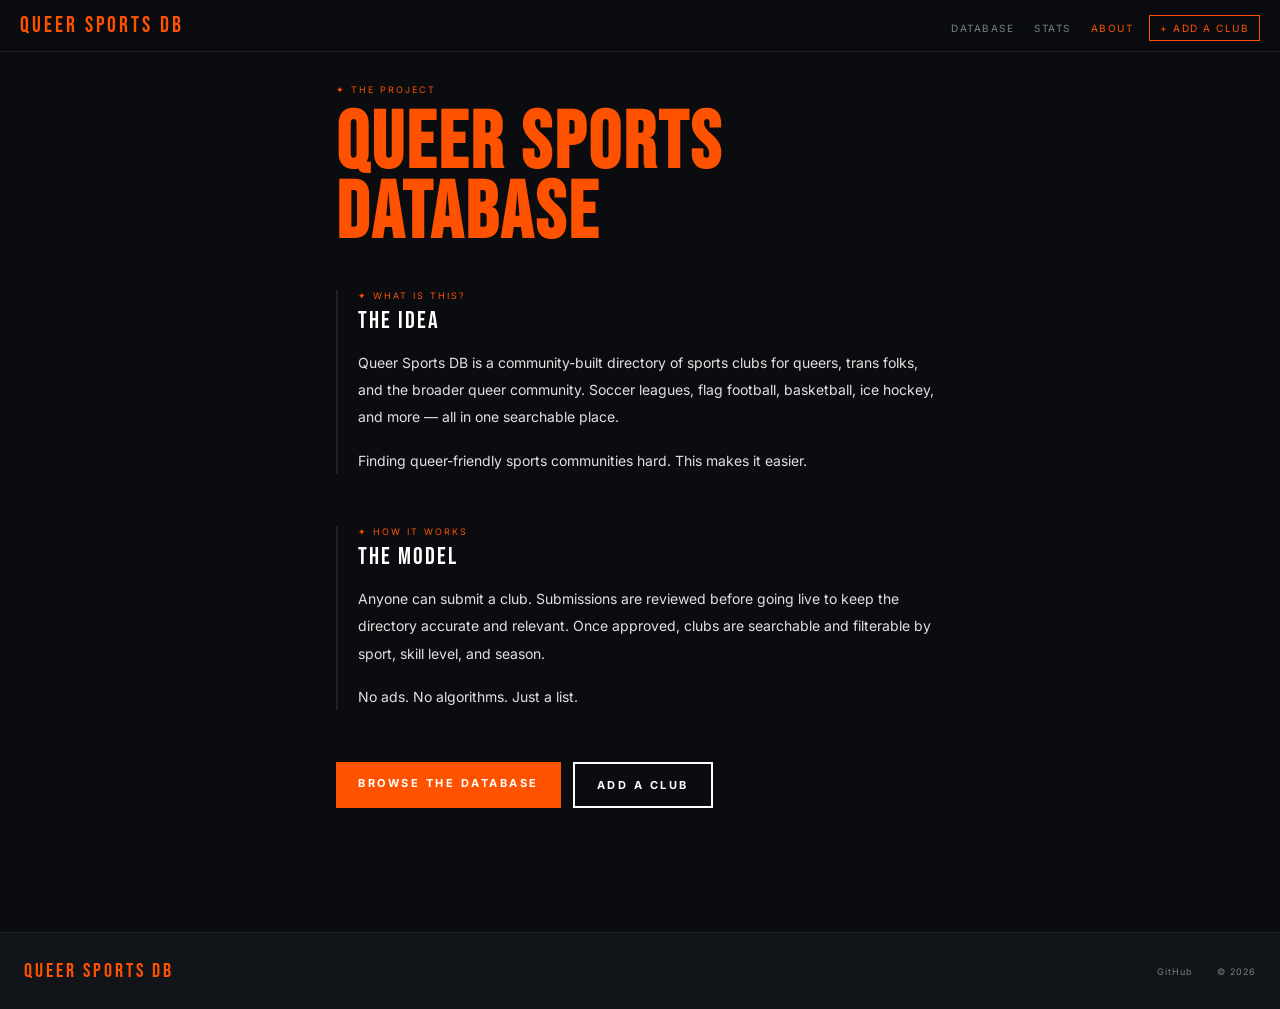
==== commit f2d3110c: "schema update to add boolean values" ====
--- a/about.html
+++ b/about.html
@@ -23,10 +23,10 @@
 <div class="section-title">THE IDEA</div>
 <div class="body">
 <p>
-Queer Sports DB is a community-built directory of sports clubs in Portland, OR for queers, trans folks, and the broader queer community. Soccer leagues, flag football, basketball, ice hockey, and more — all in one searchable place.
+Queer Sports DB is a community-built directory of sports clubs for queers, trans folks, and the broader queer community. Soccer leagues, flag football, basketball, ice hockey, and more — all in one searchable place.
 </p>
 <p>
-Finding queer-friendly sports communities can be a word-of-mouth game. This makes it easier.
+Finding queer-friendly sports communities hard. This makes it easier.
 </p>
 </div>
 </div>
--- a/styles.css
+++ b/styles.css
@@ -464,8 +464,10 @@
     border: 1px solid var(--afaint); color: rgba(255,255,255,0.5);
     padding: 2px 7px;
 }
-.row-tag-type { border-color: var(--amber); color: var(--amber); }
-.row-tag-city { border-color: rgba(190,255,0,0.4); color: var(--green); }
+.row-tag-city { background: #39FF14; color: #060606; border-color: #39FF14; }
+.row-tag-sport { background: #00D9FF; color: #060606; border-color: #00D9FF; }
+.row-tag-skill { background: #FF00FF; color: #ffffff; border-color: #FF00FF; }
+.row-tag-playtype { background: #FF7A00; color: #060606; border-color: #FF7A00; }
 .club-row-arrow { font-size: 16px; color: var(--adim); flex-shrink: 0; transition: color 0.15s, transform 0.15s; }
 .club-row:hover .club-row-arrow { color: var(--amber); transform: translateX(3px); }
 @media (max-width: 500px) {
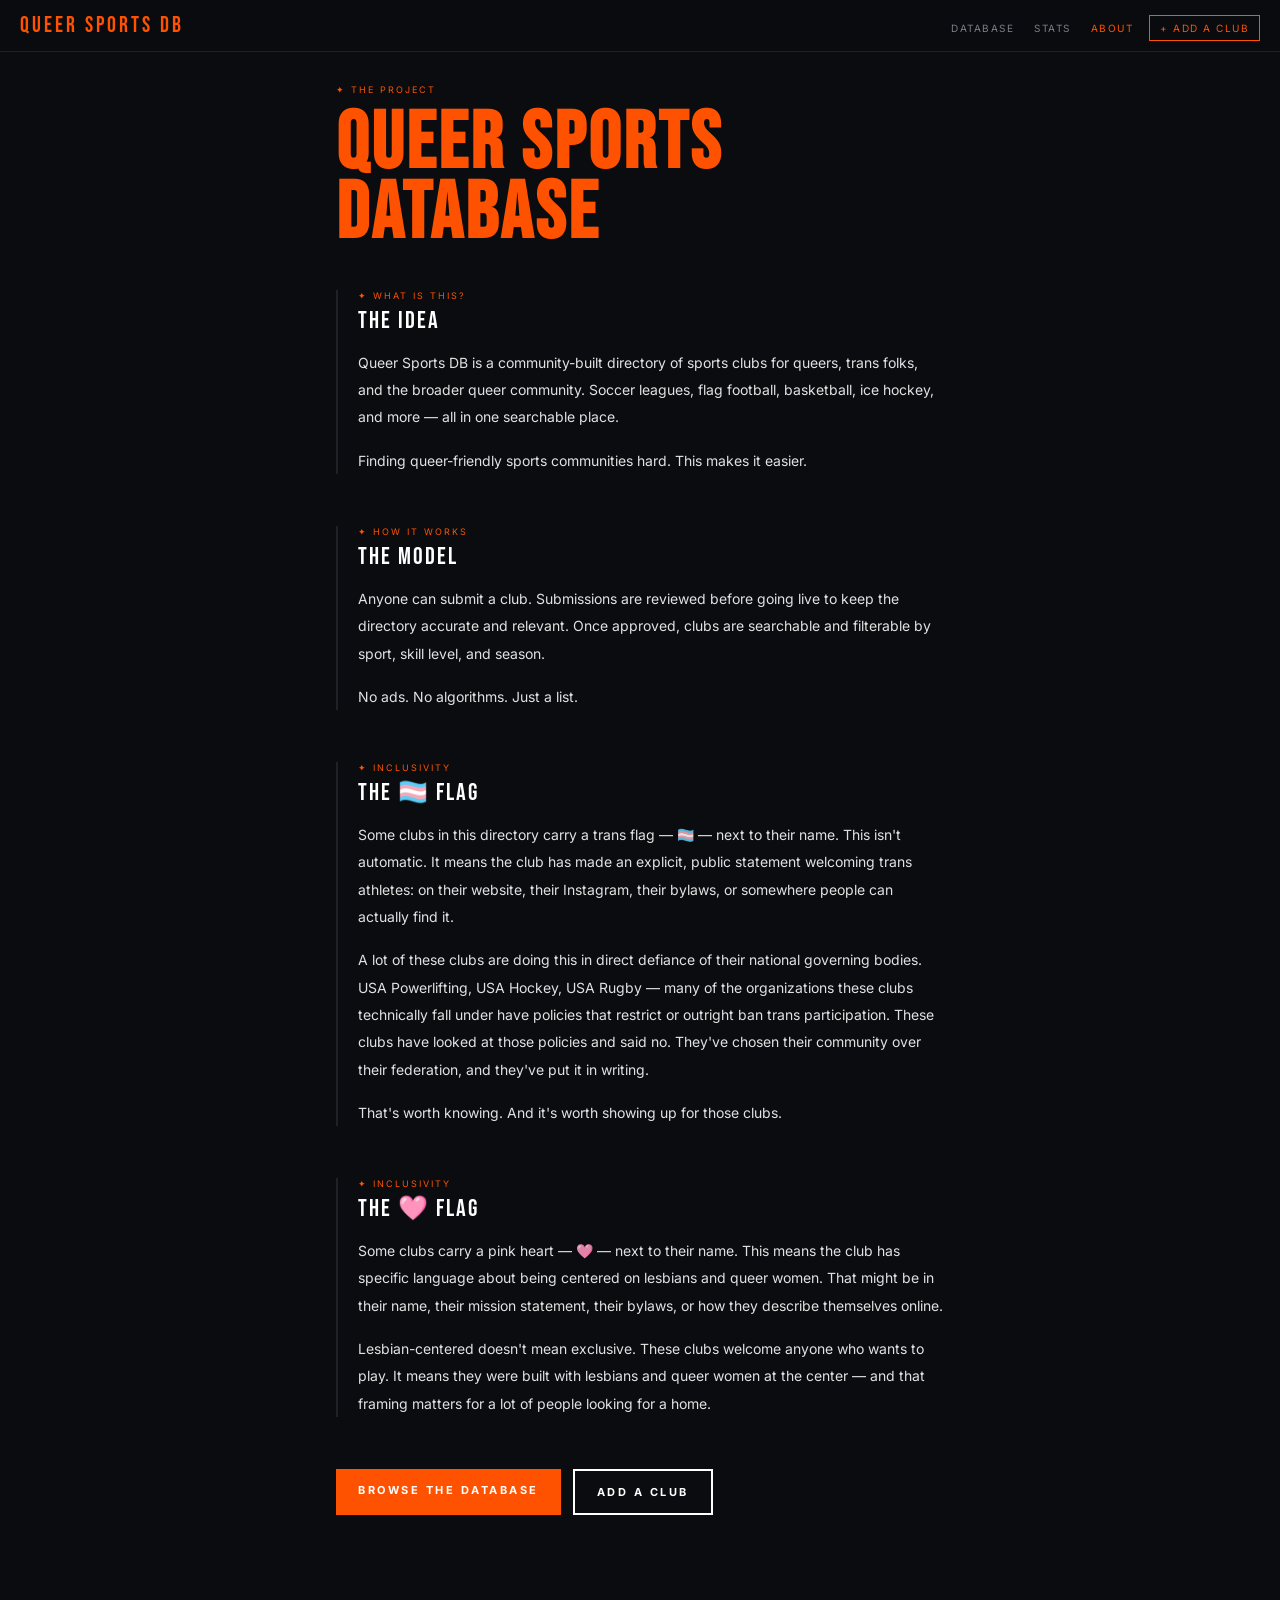
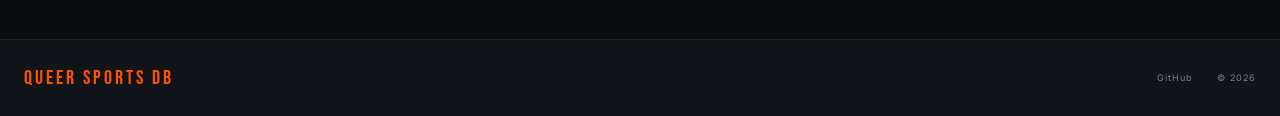
==== commit 7b007f15: "add birding, trans inclusive flag, lesbian centered flag" ====
--- a/about.html
+++ b/about.html
@@ -44,6 +44,35 @@
 </div>
 </div>
 
+<div class="section">
+<div class="section-label">Inclusivity</div>
+<div class="section-title">THE 🏳️‍⚧️ FLAG</div>
+<div class="body">
+<p>
+Some clubs in this directory carry a trans flag — 🏳️‍⚧️ — next to their name. This isn't automatic. It means the club has made an explicit, public statement welcoming trans athletes: on their website, their Instagram, their bylaws, or somewhere people can actually find it.
+</p>
+<p>
+A lot of these clubs are doing this in direct defiance of their national governing bodies. USA Powerlifting, USA Hockey, USA Rugby — many of the organizations these clubs technically fall under have policies that restrict or outright ban trans participation. These clubs have looked at those policies and said no. They've chosen their community over their federation, and they've put it in writing.
+</p>
+<p>
+That's worth knowing. And it's worth showing up for those clubs.
+</p>
+</div>
+</div>
+
+<div class="section">
+<div class="section-label">Inclusivity</div>
+<div class="section-title">THE 🩷 FLAG</div>
+<div class="body">
+<p>
+Some clubs carry a pink heart — 🩷 — next to their name. This means the club has specific language about being centered on lesbians and queer women. That might be in their name, their mission statement, their bylaws, or how they describe themselves online.
+</p>
+<p>
+Lesbian-centered doesn't mean exclusive. These clubs welcome anyone who wants to play. It means they were built with lesbians and queer women at the center — and that framing matters for a lot of people looking for a home.
+</p>
+</div>
+</div>
+
 <div class="cta-row">
 <a href="/sports-database" class="btn btn-primary">Browse the Database</a>
 <a href="/submit" class="btn btn-secondary">Add a Club</a>
--- a/styles.css
+++ b/styles.css
@@ -461,13 +461,17 @@
 .club-row-tags { display: flex; flex-wrap: wrap; gap: 5px; }
 .row-tag {
     font-size: 9px; letter-spacing: 1.5px; text-transform: uppercase;
-    border: 1px solid var(--afaint); color: rgba(255,255,255,0.5);
+    border: 1px solid var(--afaint); color: rgba(255,255,255,0.45);
     padding: 2px 7px;
 }
-.row-tag-city { background: #39FF14; color: #060606; border-color: #39FF14; }
-.row-tag-sport { background: #00D9FF; color: #060606; border-color: #00D9FF; }
-.row-tag-skill { background: #FF00FF; color: #ffffff; border-color: #FF00FF; }
-.row-tag-playtype { background: #FF7A00; color: #060606; border-color: #FF7A00; }
+.row-tag-sport      { background: #00D9FF; color: #060606; border-color: #00D9FF; }
+.row-tag-city       { color: rgba(255,255,255,0.55); border-color: rgba(255,255,255,0.18); }
+.row-tag-comp       { background: #FF5200; color: #fff;    border-color: #FF5200; }
+.row-tag-rec        { background: #BEFF00; color: #060606; border-color: #BEFF00; }
+.row-tag-pickup     { background: #FFD000; color: #060606; border-color: #FFD000; }
+.row-tag-league     { background: #c084fc; color: #060606; border-color: #c084fc; }
+.row-tag-tournament { background: #FF3B5C; color: #fff;    border-color: #FF3B5C; }
+.row-tag-travel     { background: #39FF14; color: #060606; border-color: #39FF14; }
 .club-row-arrow { font-size: 16px; color: var(--adim); flex-shrink: 0; transition: color 0.15s, transform 0.15s; }
 .club-row:hover .club-row-arrow { color: var(--amber); transform: translateX(3px); }
 @media (max-width: 500px) {
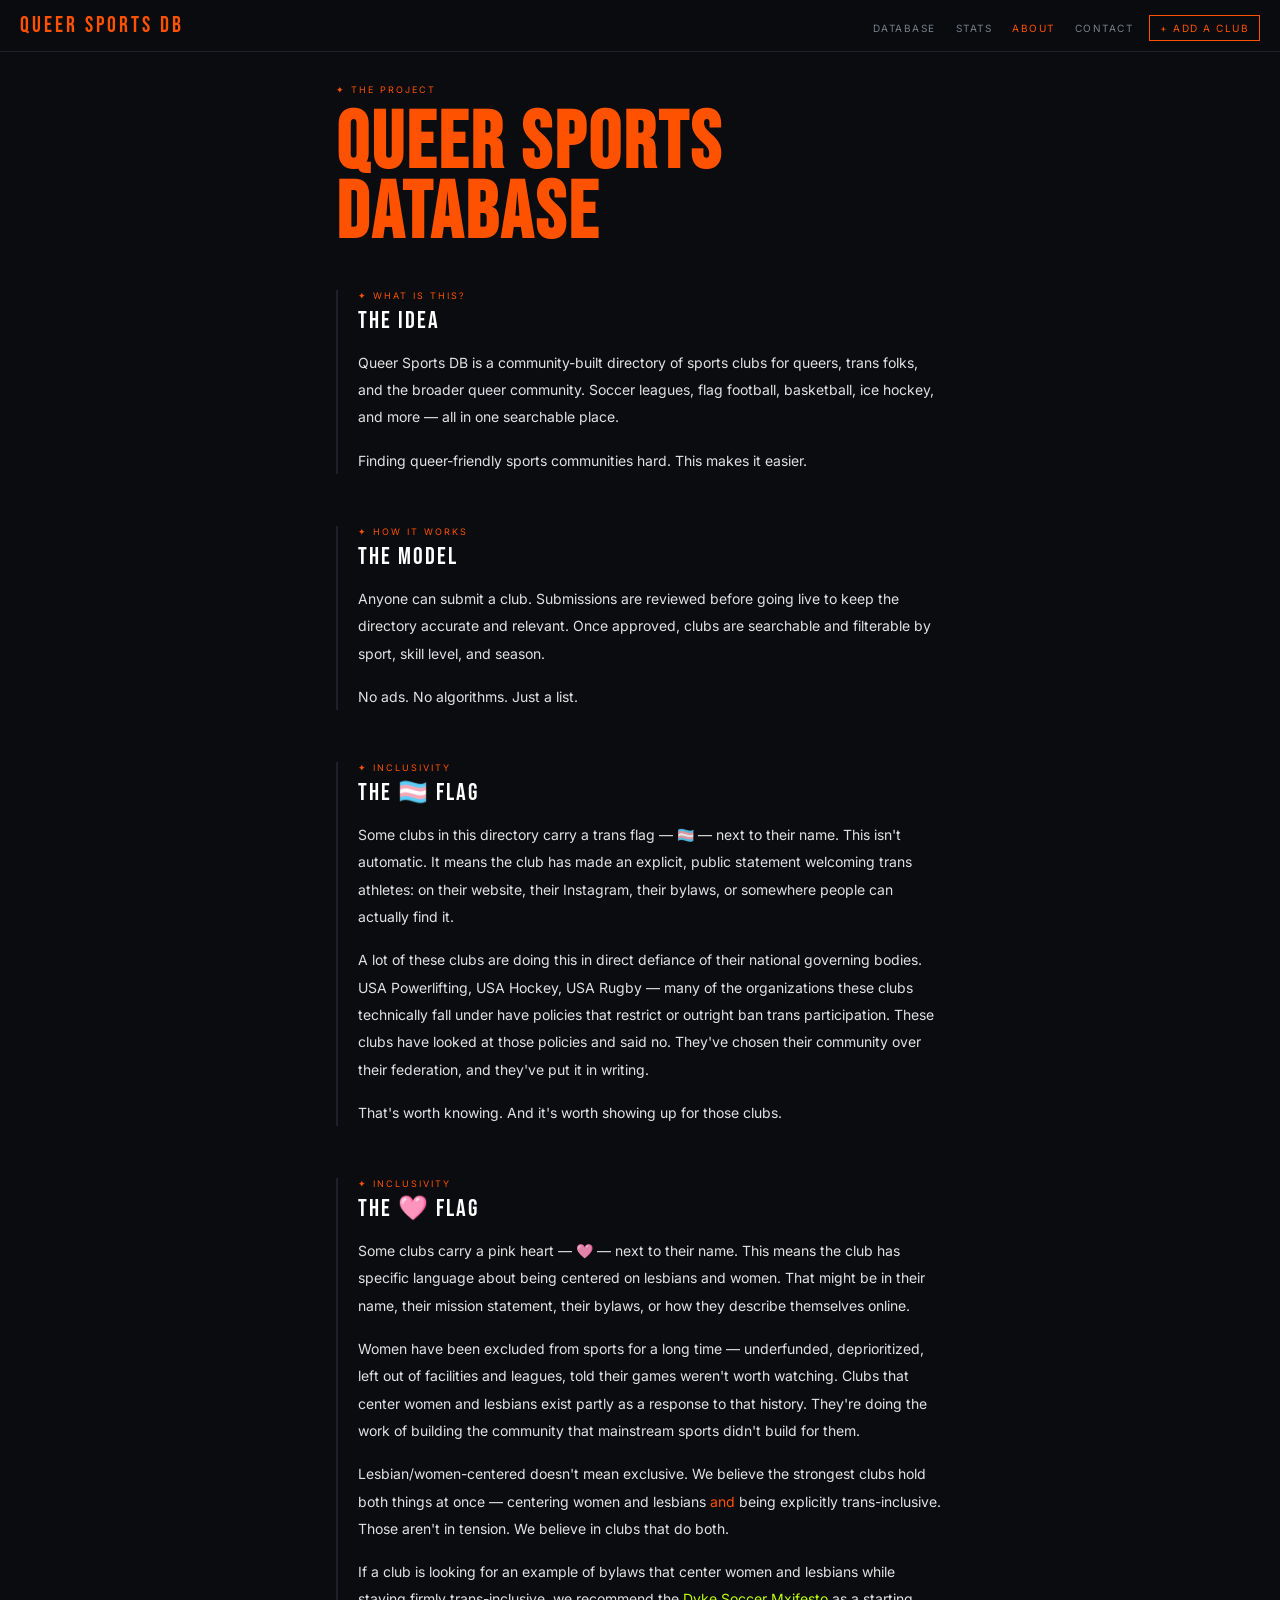
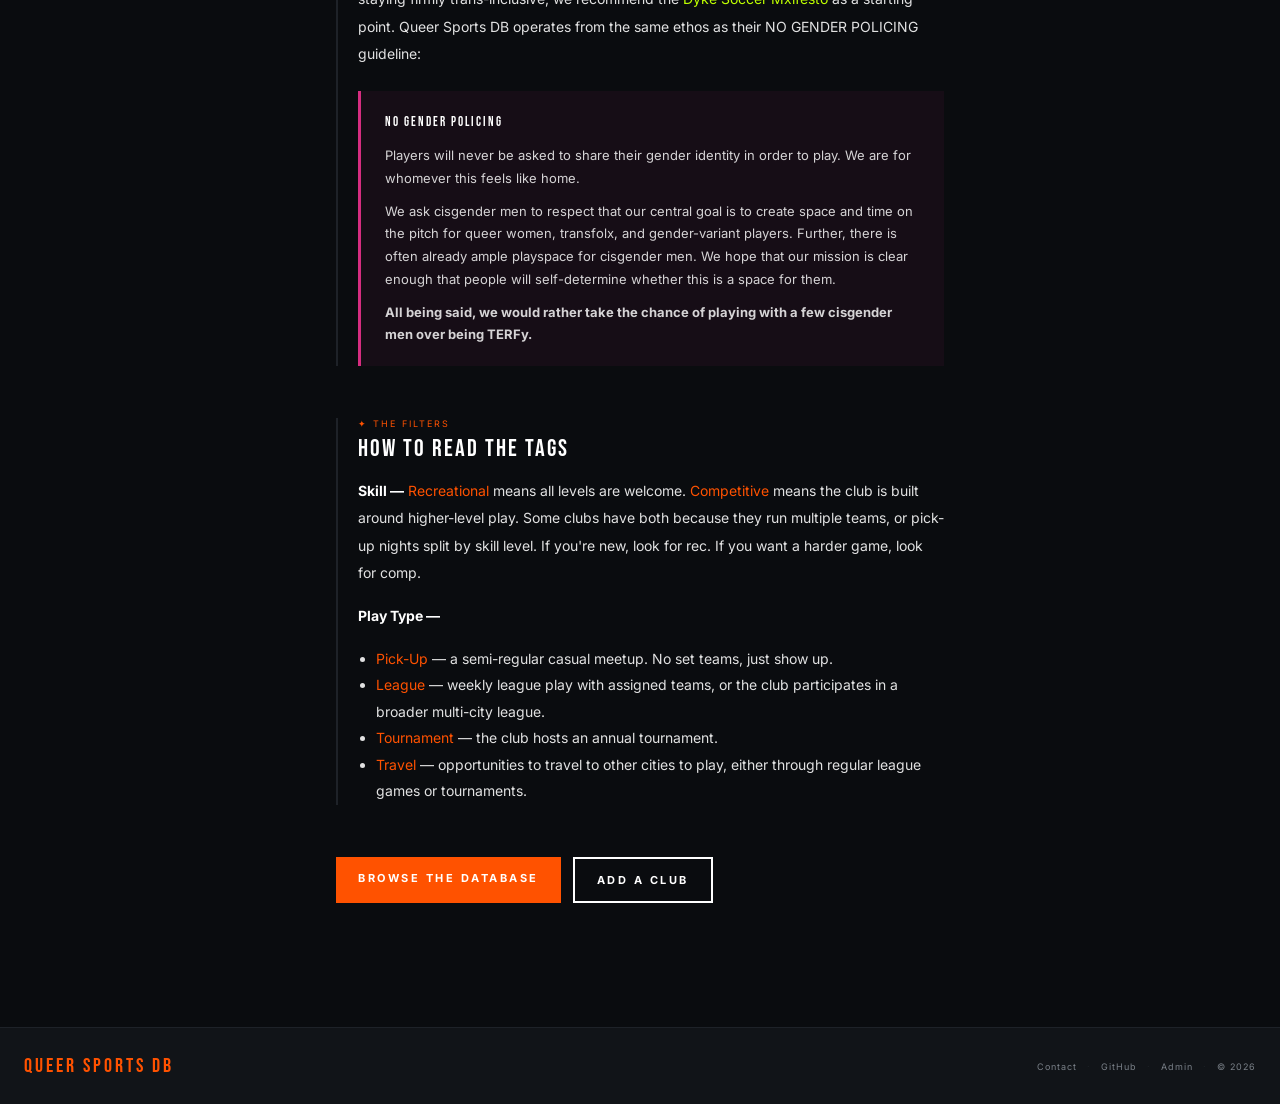
==== commit f8a01b09: "lots of updates women centered flag, dyke mxifesto info, no terfs" ====
--- a/about.html
+++ b/about.html
@@ -65,11 +65,43 @@
 <div class="section-title">THE 🩷 FLAG</div>
 <div class="body">
 <p>
-Some clubs carry a pink heart — 🩷 — next to their name. This means the club has specific language about being centered on lesbians and queer women. That might be in their name, their mission statement, their bylaws, or how they describe themselves online.
+Some clubs carry a pink heart — 🩷 — next to their name. This means the club has specific language about being centered on lesbians and women. That might be in their name, their mission statement, their bylaws, or how they describe themselves online.
 </p>
 <p>
-Lesbian-centered doesn't mean exclusive. These clubs welcome anyone who wants to play. It means they were built with lesbians and queer women at the center — and that framing matters for a lot of people looking for a home.
+Women have been excluded from sports for a long time — underfunded, deprioritized, left out of facilities and leagues, told their games weren't worth watching. Clubs that center women and lesbians exist partly as a response to that history. They're doing the work of building the community that mainstream sports didn't build for them.
 </p>
+<p>
+Lesbian/women-centered doesn't mean exclusive. We believe the strongest clubs hold both things at once — centering women and lesbians <em>and</em> being explicitly trans-inclusive. Those aren't in tension. We believe in clubs that do both.
+</p>
+<p>
+If a club is looking for an example of bylaws that center women and lesbians while staying firmly trans-inclusive, we recommend the <a href="https://www.dykesoccer.org/about" target="_blank" rel="noopener" style="color:var(--green);">Dyke Soccer Mxifesto</a> as a starting point. Queer Sports DB operates from the same ethos as their NO GENDER POLICING guideline:
+</p>
+
+<blockquote style="margin: 24px 0; padding: 20px 24px; border-left: 3px solid #D62D80; background: rgba(214,45,128,0.06); font-size: 13px; line-height: 1.75; color: rgba(255,255,255,0.82);">
+<div style="font-family: var(--fhead); font-size: 13px; letter-spacing: 2px; color: var(--w); margin-bottom: 10px;">NO GENDER POLICING</div>
+<p style="margin: 0 0 10px;">Players will never be asked to share their gender identity in order to play. We are for whomever this feels like home.</p>
+<p style="margin: 0 0 10px;">We ask cisgender men to respect that our central goal is to create space and time on the pitch for queer women, transfolx, and gender-variant players. Further, there is often already ample playspace for cisgender men. We hope that our mission is clear enough that people will self-determine whether this is a space for them.</p>
+<p style="margin: 0;"><b>All being said, we would rather take the chance of playing with a few cisgender men over being TERFy.</b></p>
+</blockquote>
+</div>
+</div>
+
+<div class="section">
+<div class="section-label">The Filters</div>
+<div class="section-title">HOW TO READ THE TAGS</div>
+<div class="body">
+<p>
+<strong style="color:var(--w);">Skill —</strong> <em>Recreational</em> means all levels are welcome. <em>Competitive</em> means the club is built around higher-level play. Some clubs have both because they run multiple teams, or pick-up nights split by skill level. If you're new, look for rec. If you want a harder game, look for comp.
+</p>
+<p>
+<strong style="color:var(--w);">Play Type —</strong>
+</p>
+<ul style="padding-left:18px; line-height:1.9;">
+<li><em>Pick-Up</em> — a semi-regular casual meetup. No set teams, just show up.</li>
+<li><em>League</em> — weekly league play with assigned teams, or the club participates in a broader multi-city league.</li>
+<li><em>Tournament</em> — the club hosts an annual tournament.</li>
+<li><em>Travel</em> — opportunities to travel to other cities to play, either through regular league games or tournaments.</li>
+</ul>
 </div>
 </div>
 
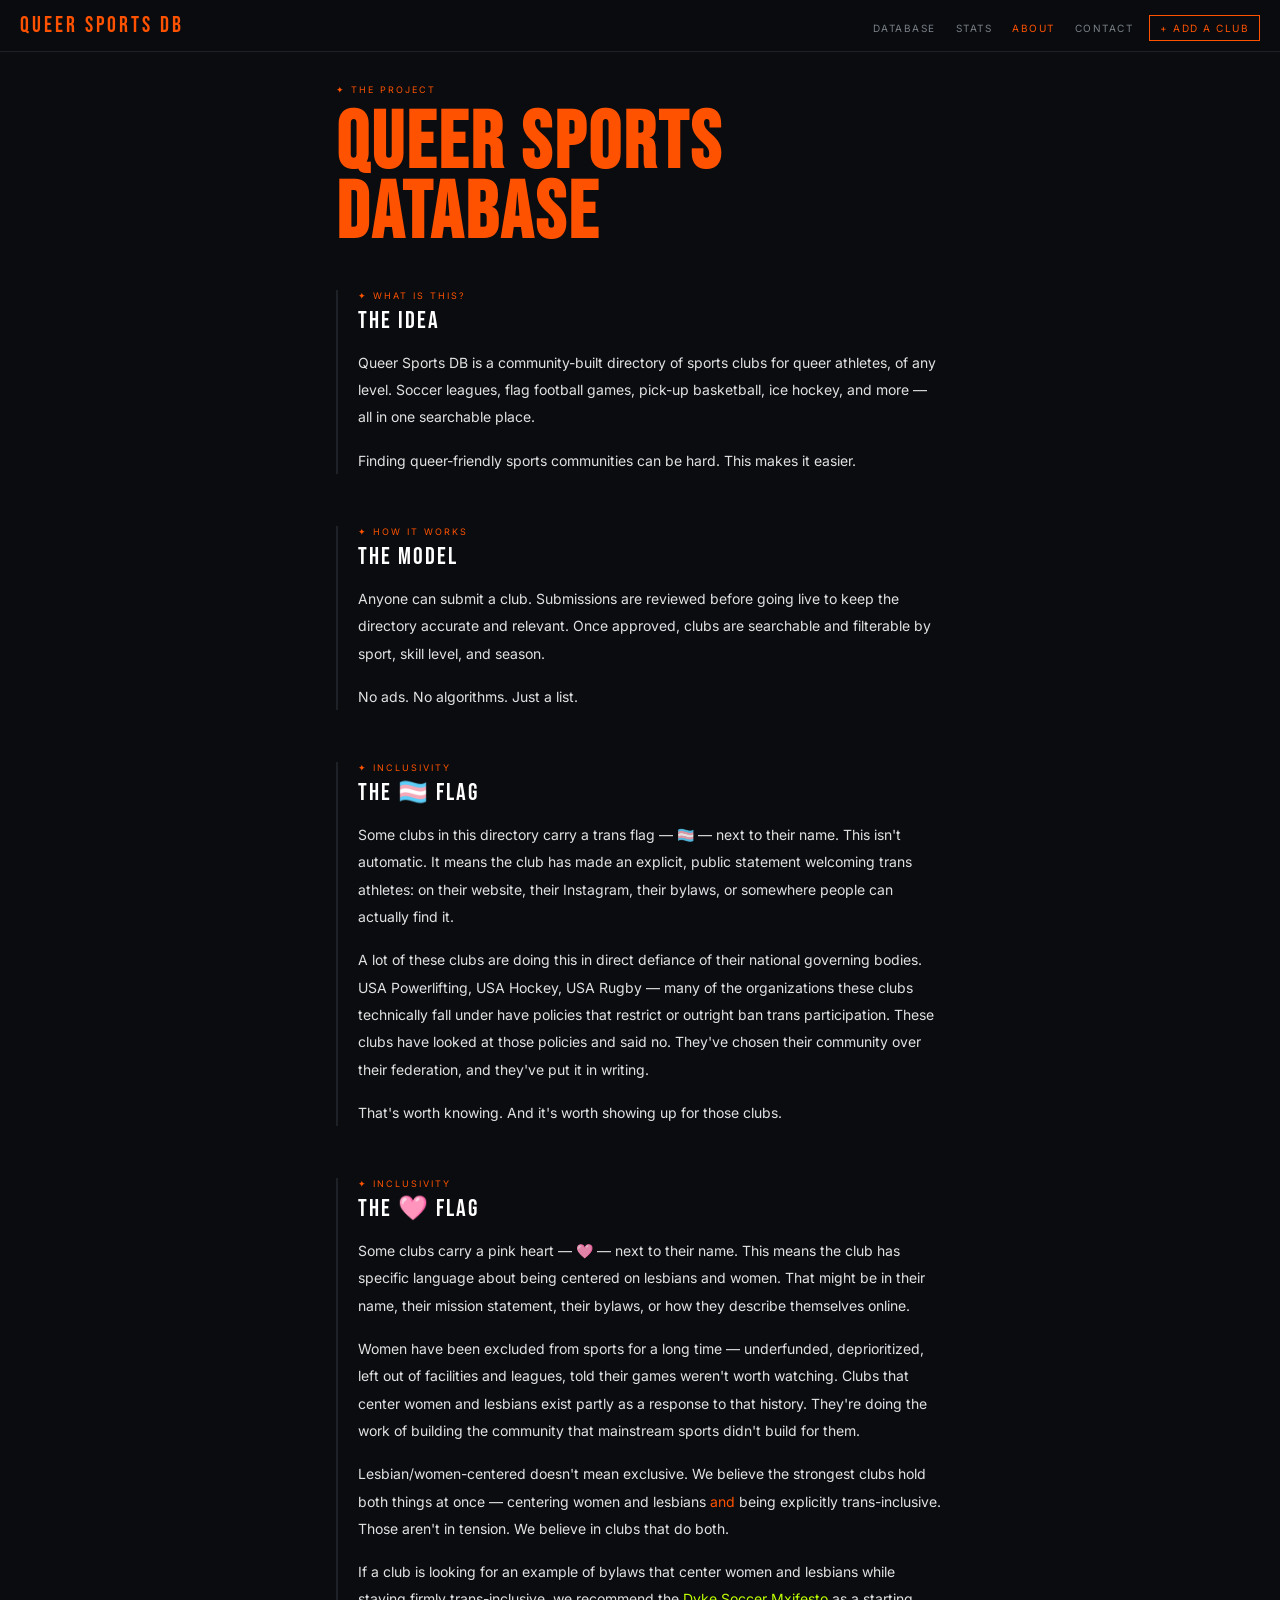
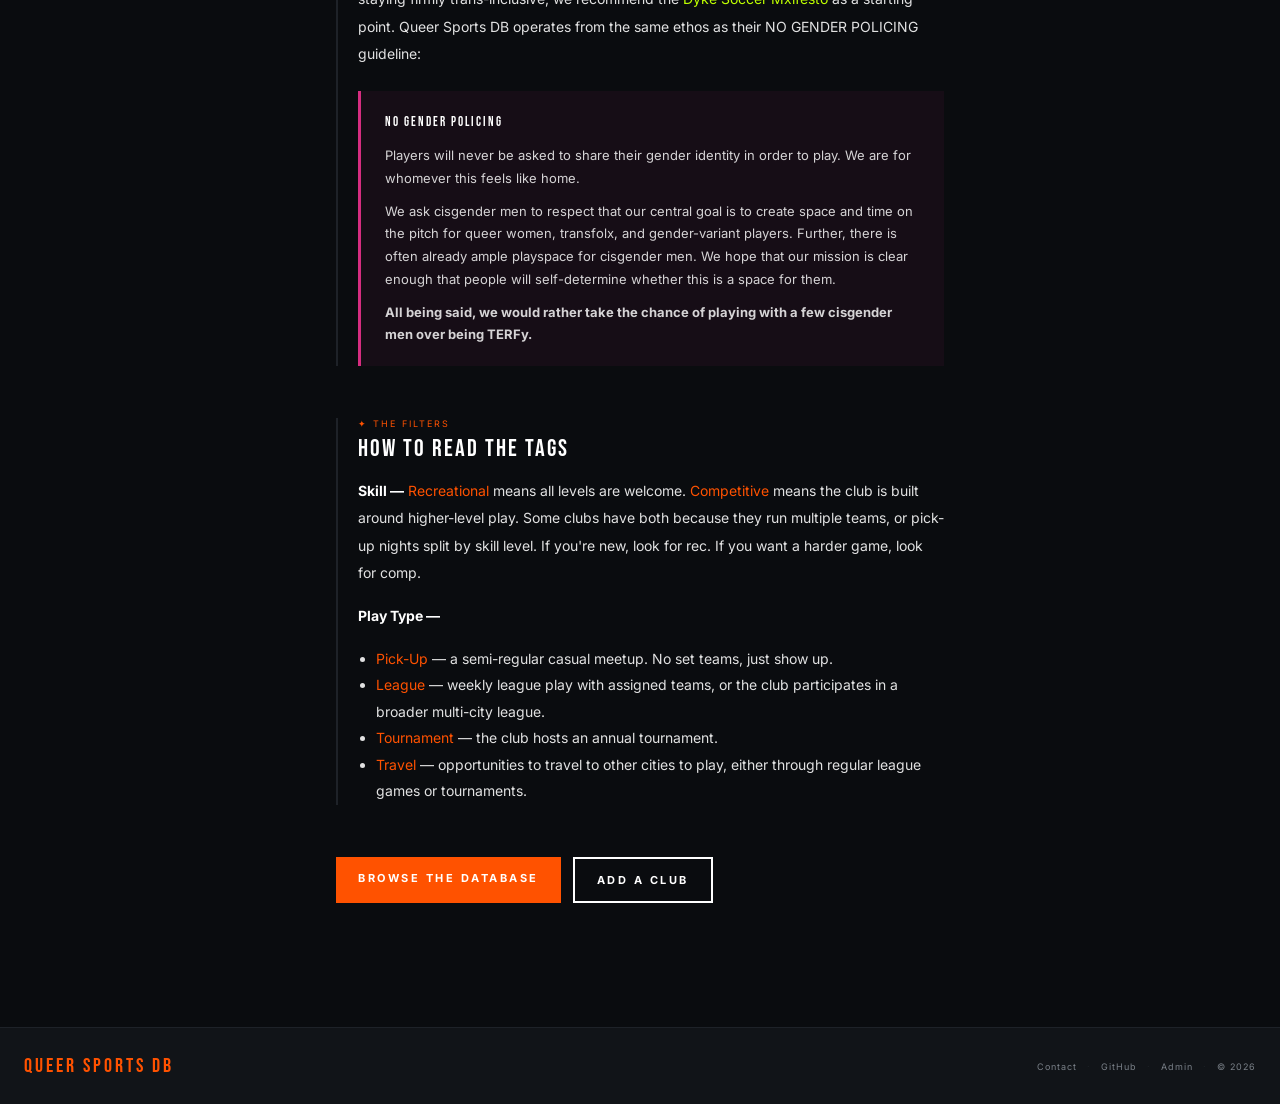
==== commit d22a6dce: "update to about.html" ====
--- a/about.html
+++ b/about.html
@@ -23,10 +23,10 @@
 <div class="section-title">THE IDEA</div>
 <div class="body">
 <p>
-Queer Sports DB is a community-built directory of sports clubs for queers, trans folks, and the broader queer community. Soccer leagues, flag football, basketball, ice hockey, and more — all in one searchable place.
+Queer Sports DB is a community-built directory of sports clubs for queer athletes, of any level. Soccer leagues, flag football games, pick-up basketball, ice hockey, and more — all in one searchable place.
 </p>
 <p>
-Finding queer-friendly sports communities hard. This makes it easier.
+Finding queer-friendly sports communities can be hard. This makes it easier.
 </p>
 </div>
 </div>
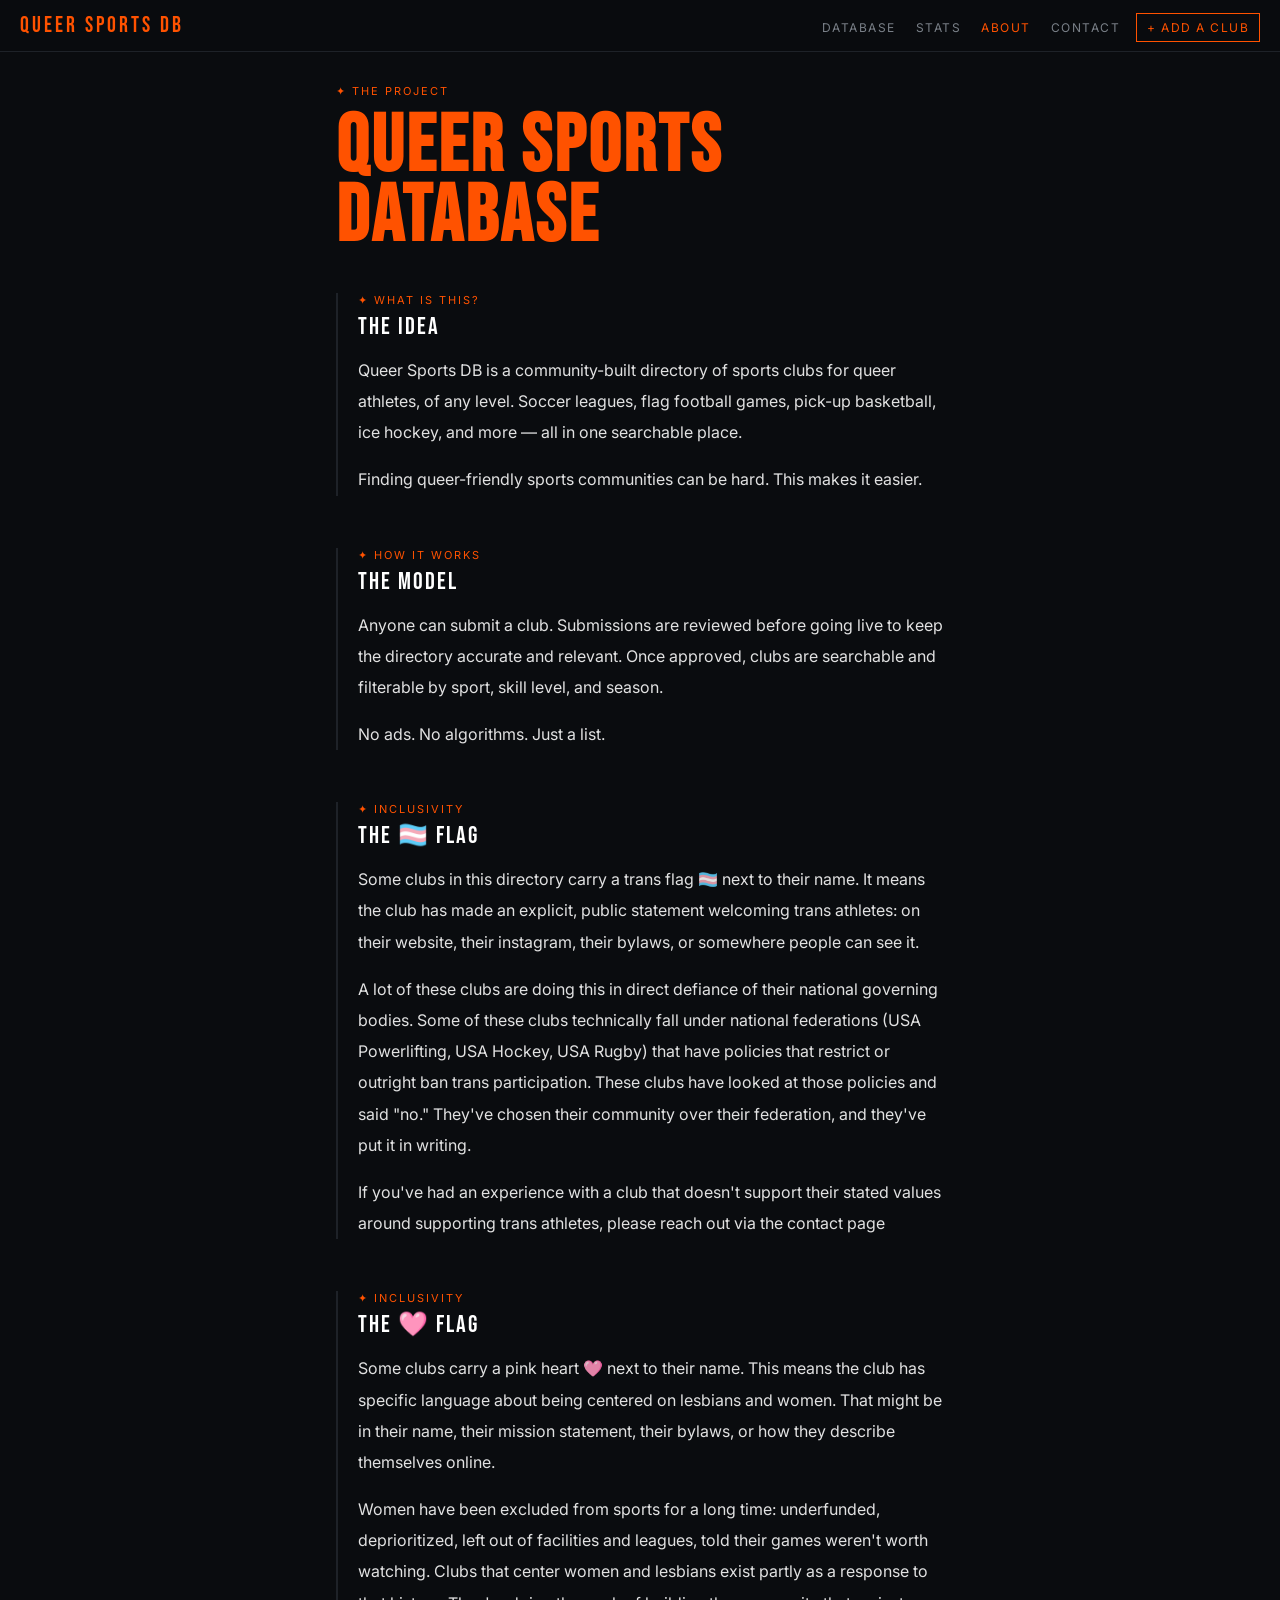
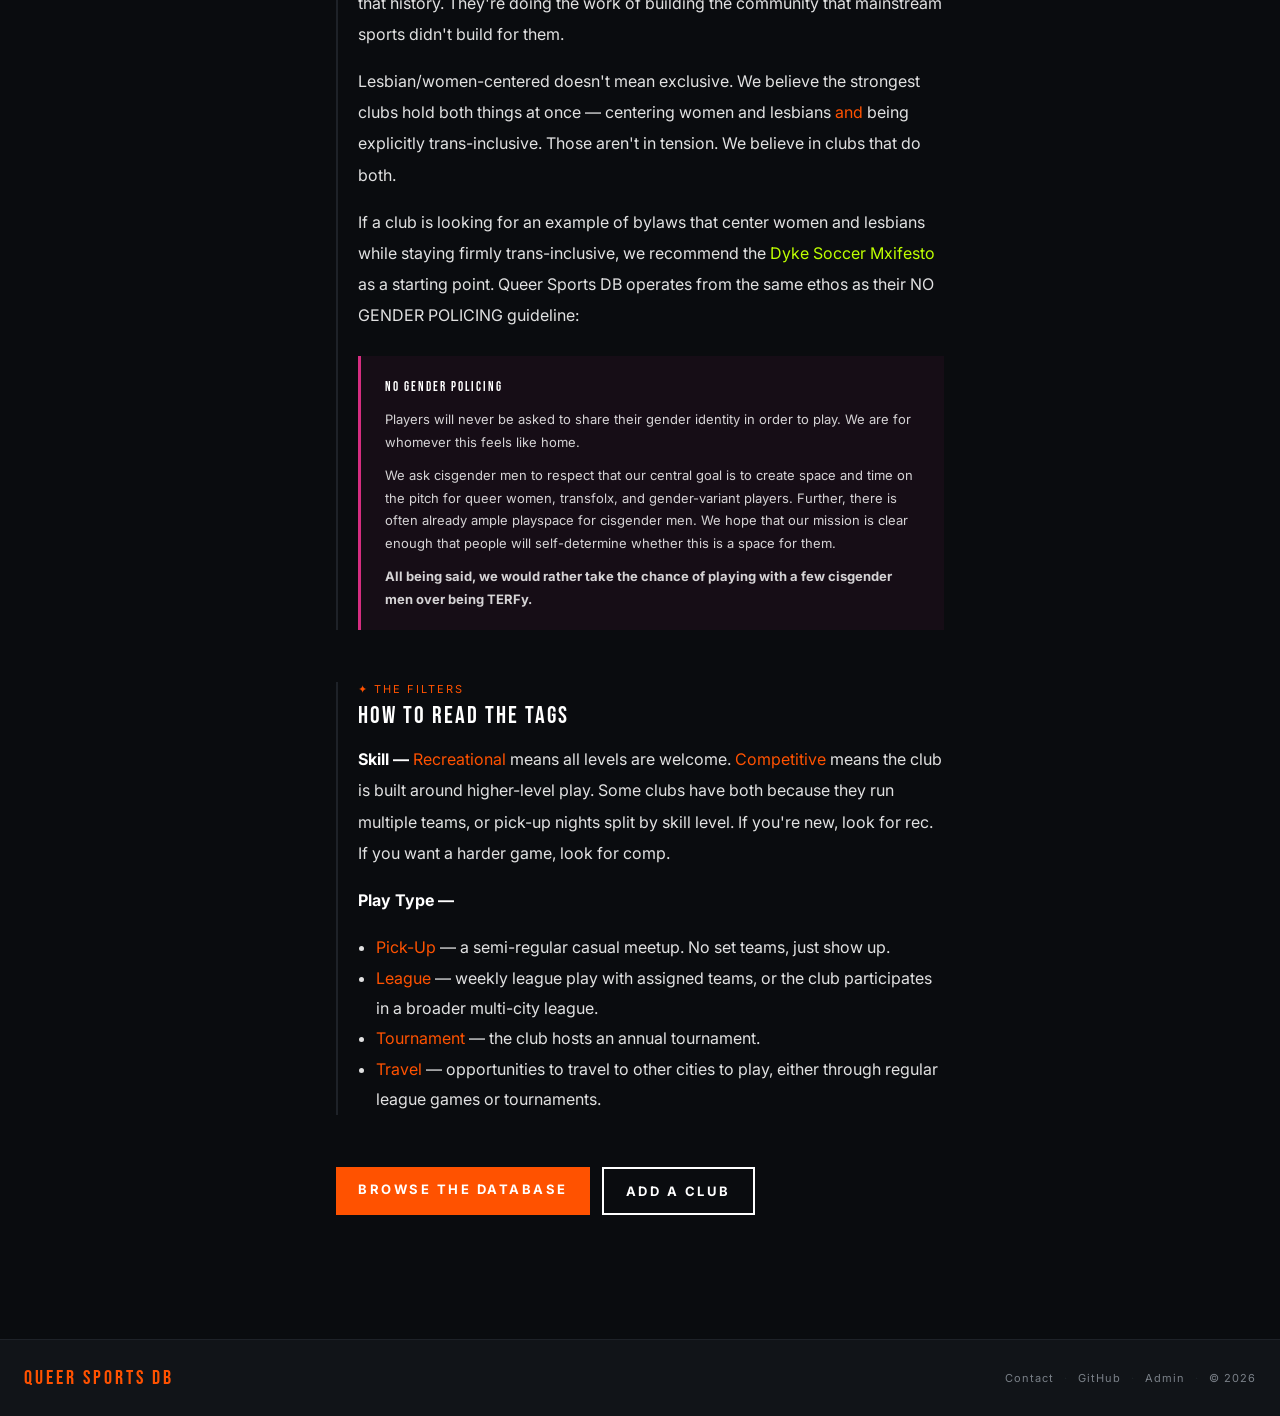
==== commit affe0744: "update about page and add a club page" ====
--- a/about.html
+++ b/about.html
@@ -49,13 +49,13 @@
 <div class="section-title">THE 🏳️‍⚧️ FLAG</div>
 <div class="body">
 <p>
-Some clubs in this directory carry a trans flag — 🏳️‍⚧️ — next to their name. This isn't automatic. It means the club has made an explicit, public statement welcoming trans athletes: on their website, their Instagram, their bylaws, or somewhere people can actually find it.
+Some clubs in this directory carry a trans flag 🏳️‍⚧️ next to their name. It means the club has made an explicit, public statement welcoming trans athletes: on their website, their instagram, their bylaws, or somewhere people can see it.
 </p>
 <p>
-A lot of these clubs are doing this in direct defiance of their national governing bodies. USA Powerlifting, USA Hockey, USA Rugby — many of the organizations these clubs technically fall under have policies that restrict or outright ban trans participation. These clubs have looked at those policies and said no. They've chosen their community over their federation, and they've put it in writing.
+A lot of these clubs are doing this in direct defiance of their national governing bodies. Some of these clubs technically fall under national federations (USA Powerlifting, USA Hockey, USA Rugby) that have policies that restrict or outright ban trans participation. These clubs have looked at those policies and said "no." They've chosen their community over their federation, and they've put it in writing.
 </p>
 <p>
-That's worth knowing. And it's worth showing up for those clubs.
+If you've had an experience with a club that doesn't support their stated values around supporting trans athletes, please reach out via the contact page
 </p>
 </div>
 </div>
@@ -65,10 +65,10 @@
 <div class="section-title">THE 🩷 FLAG</div>
 <div class="body">
 <p>
-Some clubs carry a pink heart — 🩷 — next to their name. This means the club has specific language about being centered on lesbians and women. That might be in their name, their mission statement, their bylaws, or how they describe themselves online.
+Some clubs carry a pink heart 🩷 next to their name. This means the club has specific language about being centered on lesbians and women. That might be in their name, their mission statement, their bylaws, or how they describe themselves online.
 </p>
 <p>
-Women have been excluded from sports for a long time — underfunded, deprioritized, left out of facilities and leagues, told their games weren't worth watching. Clubs that center women and lesbians exist partly as a response to that history. They're doing the work of building the community that mainstream sports didn't build for them.
+Women have been excluded from sports for a long time: underfunded, deprioritized, left out of facilities and leagues, told their games weren't worth watching. Clubs that center women and lesbians exist partly as a response to that history. They're doing the work of building the community that mainstream sports didn't build for them.
 </p>
 <p>
 Lesbian/women-centered doesn't mean exclusive. We believe the strongest clubs hold both things at once — centering women and lesbians <em>and</em> being explicitly trans-inclusive. Those aren't in tension. We believe in clubs that do both.
@@ -86,7 +86,7 @@
 </div>
 </div>
 
-<div class="section">
+<div class="section" id="filter-definitions">
 <div class="section-label">The Filters</div>
 <div class="section-title">HOW TO READ THE TAGS</div>
 <div class="body">
--- a/styles.css
+++ b/styles.css
@@ -45,7 +45,7 @@
 .logo { font-family: var(--fhead); font-size: 22px; letter-spacing: 3px; color: var(--amber); text-decoration: none; flex-shrink: 0; line-height: 1; }
 .logo .bolt { color: var(--w); }
 .nav-links { display: flex; align-items: center; gap: 0; list-style: none; }
-.nav-links a { font-family: var(--fbody); font-size: 10px; letter-spacing: 1.5px; text-transform: uppercase; color: var(--adim); text-decoration: none; padding: 6px 10px; white-space: nowrap; transition: color 0.15s; }
+.nav-links a { font-family: var(--fbody); font-size: 12px; letter-spacing: 1.5px; text-transform: uppercase; color: var(--adim); text-decoration: none; padding: 6px 10px; white-space: nowrap; transition: color 0.15s; }
 .nav-links a:hover { color: var(--w); }
 .nav-links .active { color: var(--amber); }
 .nav-links .pill { border: 1px solid var(--amber); color: var(--amber) !important; margin-left: 6px; }
@@ -69,7 +69,7 @@
     gap: 16px; margin-top: 60px;
 }
 .footer-logo { font-family: var(--fhead); font-size: 20px; letter-spacing: 3px; color: var(--amber); line-height: 1; }
-.footer-right { display: flex; align-items: center; gap: 10px; font-size: 9px; letter-spacing: 1px; color: var(--adim); flex-wrap: wrap; }
+.footer-right { display: flex; align-items: center; gap: 10px; font-size: 11px; letter-spacing: 1px; color: var(--adim); flex-wrap: wrap; }
 .footer-right a { color: var(--adim); text-decoration: none; transition: color 0.15s; }
 .footer-right a:hover { color: var(--w); }
 .footer-sep { color: var(--afaint); }
@@ -77,7 +77,7 @@
 
 /* --- BUTTONS -------------------------------------- */
 .btn {
-    font-family: var(--fbody); font-size: 11px; font-weight: 700;
+    font-family: var(--fbody); font-size: 13px; font-weight: 700;
     letter-spacing: 2.5px; text-transform: uppercase;
     text-decoration: none; padding: 14px 22px; text-align: center;
     display: inline-block;
@@ -102,7 +102,7 @@
 @keyframes spin   { to { transform: rotate(360deg); } }
 
 /* --- COMMON UTILITIES ----------------------------- */
-.eyebrow { font-size: 9px; letter-spacing: 2px; color: var(--amber); text-transform: uppercase; margin-bottom: 14px; }
+.eyebrow { font-size: 11px; letter-spacing: 2px; color: var(--amber); text-transform: uppercase; margin-bottom: 14px; }
 .eyebrow::before { content: "✦ "; }
 .dot, .status-dot {
     width: 7px; height: 7px; border-radius: 50%;
@@ -128,7 +128,7 @@
 }
 .hero-tag {
     display: flex; align-items: center; gap: 10px;
-    font-size: 9px; letter-spacing: 2px; color: var(--amber);
+    font-size: 11px; letter-spacing: 2px; color: var(--amber);
     text-transform: uppercase; margin-bottom: 22px;
 }
 .hero-tag::before { content: "✦ "; }
@@ -139,7 +139,7 @@
     margin-bottom: 32px;
 }
 .tagline {
-    font-size: 14px; line-height: 1.95; color: var(--wd);
+    font-size: 16px; line-height: 1.95; color: var(--wd);
     border-left: 2px solid var(--afaint); padding-left: 18px;
     margin-bottom: 48px; max-width: 500px;
 }
@@ -158,12 +158,12 @@
 body.page-format h1 { margin-bottom: 28px; }
 .section { margin-bottom: 52px; border-left: 2px solid var(--afaint); padding-left: 20px; }
 body.page-format .section { border-left: none; padding-left: 0; margin-bottom: 56px; }
-.section-label { font-size: 9px; letter-spacing: 2px; color: var(--amber); text-transform: uppercase; margin-bottom: 8px; }
+.section-label { font-size: 11px; letter-spacing: 2px; color: var(--amber); text-transform: uppercase; margin-bottom: 8px; }
 .section-label::before { content: "✦ "; }
 .section-title { font-family: var(--fhead); font-size: 24px; letter-spacing: 2px; color: var(--w); margin-bottom: 16px; line-height: 1; }
 body.page-format .section-title { font-size: 28px; margin-bottom: 12px; }
 body.page-stats  .section-title { font-size: 22px; letter-spacing: 3px; margin-top: 48px; }
-.body { font-size: 14px; line-height: 1.95; color: rgba(255,255,255,0.88); }
+.body { font-size: 16px; line-height: 1.95; color: rgba(255,255,255,0.88); }
 .body p { margin-bottom: 16px; }
 .body p:last-child { margin-bottom: 0; }
 .body em { color: var(--amber); font-style: normal; }
@@ -178,27 +178,27 @@
     gap: 12px; align-items: start;
 }
 .principle-num { font-family: var(--fhead); font-size: 18px; color: var(--amber); line-height: 1.2; }
-.principle-body { font-size: 13px; line-height: 1.8; color: rgba(255,255,255,0.88); }
+.principle-body { font-size: 15px; line-height: 1.8; color: rgba(255,255,255,0.88); }
 .principle-body strong { color: var(--w); }
 .compare { display: flex; flex-direction: column; gap: 2px; margin-top: 4px; }
 .compare-row {
     background: var(--bg2); border: 1px solid var(--afaint);
     display: grid; grid-template-columns: 1fr 1fr;
 }
-.compare-cell { padding: 12px 16px; font-size: 12px; line-height: 1.7; }
+.compare-cell { padding: 12px 16px; font-size: 14px; line-height: 1.7; }
 .compare-cell:first-child { border-right: 1px solid var(--afaint); color: #E87868; }
 .compare-cell:last-child { color: rgba(255,255,255,0.92); }
 .compare-head { display: grid; grid-template-columns: 1fr 1fr; margin-bottom: 2px; }
-.compare-head-cell { font-size: 8px; letter-spacing: 2px; text-transform: uppercase; padding: 6px 16px; color: #C86050; }
+.compare-head-cell { font-size: 10px; letter-spacing: 2px; text-transform: uppercase; padding: 6px 16px; color: #C86050; }
 .compare-head-cell:last-child { color: var(--green); }
 .cta-row { display: flex; gap: 12px; flex-wrap: wrap; margin-top: 32px; }
 
 /* ================================================
    FORMAT PAGE
    ================================================ */
-.intro { font-size: 14px; line-height: 1.9; color: rgba(255,255,255,0.88); border-left: 2px solid var(--afaint); padding-left: 16px; margin-bottom: 56px; max-width: 480px; }
+.intro { font-size: 16px; line-height: 1.9; color: rgba(255,255,255,0.88); border-left: 2px solid var(--afaint); padding-left: 16px; margin-bottom: 56px; max-width: 480px; }
 .intro em { color: var(--amber); font-style: normal; }
-.section-desc { font-size: 13px; line-height: 1.8; color: rgba(255,255,255,0.72); margin-bottom: 20px; border-left: 2px solid var(--afaint); padding-left: 12px; }
+.section-desc { font-size: 15px; line-height: 1.8; color: rgba(255,255,255,0.72); margin-bottom: 20px; border-left: 2px solid var(--afaint); padding-left: 12px; }
 .section-desc em { color: var(--amber); font-style: normal; }
 .rating-rows { display: flex; flex-direction: column; gap: 2px; }
 .rating-row {
@@ -211,9 +211,9 @@
     padding: 20px 16px; border-right: 1px solid var(--afaint); gap: 6px;
 }
 .rr-stars { font-size: 16px; line-height: 1; letter-spacing: 2px; }
-.rr-name { font-family: var(--fhead); font-size: 13px; letter-spacing: 2px; text-align: center; line-height: 1.1; }
+.rr-name { font-family: var(--fhead); font-size: 15px; letter-spacing: 2px; text-align: center; line-height: 1.1; }
 .rr-right { padding: 18px 20px; display: flex; align-items: center; }
-.rr-desc { font-size: 13px; line-height: 1.75; color: rgba(255,255,255,0.88); }
+.rr-desc { font-size: 15px; line-height: 1.75; color: rgba(255,255,255,0.88); }
 .r5 .rr-name { color: #39FF14; }
 .r4 .rr-name { color: #C8FF00; }
 .r3 .rr-name { color: #FFD000; }
@@ -227,39 +227,39 @@
     padding: 9px 16px; display: flex; align-items: center;
     justify-content: space-between; gap: 12px;
 }
-.block-bar-left { font-family: var(--fterm); font-size: 10px; letter-spacing: 1px; color: rgba(255,255,255,0.7); }
+.block-bar-left { font-family: var(--fterm); font-size: 12px; letter-spacing: 1px; color: rgba(255,255,255,0.7); }
 .copy-btn {
-    font-family: var(--fbody); font-size: 9px; letter-spacing: 2px; text-transform: uppercase;
+    font-family: var(--fbody); font-size: 11px; letter-spacing: 2px; text-transform: uppercase;
     background: rgba(255,82,0,0.1); border: 1px solid rgba(255,82,0,0.3);
     color: var(--amber); padding: 5px 14px; cursor: pointer;
     transition: background 0.15s; white-space: nowrap;
 }
 .copy-btn:hover { background: rgba(255,82,0,0.2); }
-.copy-body { padding: 24px; font-family: var(--fterm); font-size: 14px; line-height: 2.1; color: rgba(255,255,255,0.82); }
+.copy-body { padding: 24px; font-family: var(--fterm); font-size: 16px; line-height: 2.1; color: rgba(255,255,255,0.82); }
 .copy-body .tag { color: var(--amber); font-weight: 700; }
 .format-table { width: 100%; border-collapse: collapse; }
 .format-table tr { border-bottom: 1px solid var(--afaint); }
 .format-table tr:last-child { border-bottom: none; }
-.format-table td { padding: 13px 16px; background: var(--bg2); font-size: 13px; vertical-align: middle; }
-.format-table td:first-child { width: 36px; text-align: center; font-size: 10px; color: rgba(255,255,255,0.58); border-right: 1px solid var(--afaint); padding: 13px 8px; }
+.format-table td { padding: 13px 16px; background: var(--bg2); font-size: 15px; vertical-align: middle; }
+.format-table td:first-child { width: 36px; text-align: center; font-size: 12px; color: rgba(255,255,255,0.58); border-right: 1px solid var(--afaint); padding: 13px 8px; }
 .format-table td:nth-child(2) { width: 40%; color: var(--w); font-weight: 700; border-right: 1px solid var(--afaint); }
-.format-table td:nth-child(3) { color: rgba(255,255,255,0.72); font-size: 12px; }
+.format-table td:nth-child(3) { color: rgba(255,255,255,0.72); font-size: 14px; }
 .row-blank td { padding: 7px 16px; background: rgba(255,255,255,0.04); border-bottom: 1px dashed rgba(255,255,255,0.1); }
-.row-blank td:first-child { border-right: 1px solid var(--afaint); color: rgba(255,255,255,0.5); font-size: 12px; }
-.row-blank td:nth-child(2) { color: rgba(255,255,255,0.6); font-size: 11px; letter-spacing: 2px; font-style: italic; font-weight: 400; }
-.row-blank td:nth-child(3) { color: rgba(255,255,255,0.45); font-size: 11px; font-style: italic; }
+.row-blank td:first-child { border-right: 1px solid var(--afaint); color: rgba(255,255,255,0.5); font-size: 14px; }
+.row-blank td:nth-child(2) { color: rgba(255,255,255,0.6); font-size: 13px; letter-spacing: 2px; font-style: italic; font-weight: 400; }
+.row-blank td:nth-child(3) { color: rgba(255,255,255,0.45); font-size: 13px; font-style: italic; }
 @media (max-width: 500px) {
     .format-table td:nth-child(3) { display: none; }
     .format-table td:nth-child(2) { border-right: none; }
 }
-.footer-note { margin-top: 56px; border-left: 2px solid var(--afaint); padding-left: 16px; font-size: 14px; line-height: 1.9; color: rgba(255,255,255,0.88); }
+.footer-note { margin-top: 56px; border-left: 2px solid var(--afaint); padding-left: 16px; font-size: 16px; line-height: 1.9; color: rgba(255,255,255,0.88); }
 .footer-note a { color: var(--amber); text-decoration: none; }
 .footer-note a:hover { text-decoration: underline; }
 
 /* ================================================
    STATS PAGE
    ================================================ */
-.section-eyebrow { font-size: 9px; letter-spacing: 2px; color: var(--amber); text-transform: uppercase; margin-bottom: 6px; margin-top: 48px; }
+.section-eyebrow { font-size: 11px; letter-spacing: 2px; color: var(--amber); text-transform: uppercase; margin-bottom: 6px; margin-top: 48px; }
 .section-eyebrow::before { content: "✦ "; }
 .numbers {
     display: grid;
@@ -271,7 +271,7 @@
     background: var(--bg2); border: 1px solid var(--afaint);
     padding: 24px 20px; display: flex; flex-direction: column; gap: 6px;
 }
-.num-label { font-size: 8px; letter-spacing: 2px; text-transform: uppercase; color: var(--w); }
+.num-label { font-size: 10px; letter-spacing: 2px; text-transform: uppercase; color: var(--w); }
 .num-value {
     font-family: var(--fhead); font-size: clamp(36px, 7vw, 60px);
     line-height: 1; letter-spacing: 2px; color: var(--w);
@@ -279,7 +279,7 @@
 .num-value.loading { color: var(--afaint); animation: blink 1s ease-in-out infinite; }
 .rating-bars { display: flex; flex-direction: column; gap: 8px; margin-bottom: 48px; }
 .rbar { display: grid; grid-template-columns: 140px 1fr 40px; align-items: center; gap: 14px; }
-.rbar-label { font-size: 12px; letter-spacing: 1px; color: rgba(255,255,255,0.88); white-space: nowrap; }
+.rbar-label { font-size: 14px; letter-spacing: 1px; color: rgba(255,255,255,0.88); white-space: nowrap; }
 .rbar-track { height: 6px; background: var(--afaint); position: relative; }
 .rbar-fill { height: 100%; width: 0%; transition: width 1s ease; }
 .r5-fill { background: #39FF14; }
@@ -288,7 +288,7 @@
 .r2-fill { background: #FF7A00; }
 .r1-fill { background: #FF3B5C; }
 .r0-fill { background: #555; }
-.rbar-count { font-size: 11px; color: rgba(255,255,255,0.58); text-align: right; }
+.rbar-count { font-size: 13px; color: rgba(255,255,255,0.58); text-align: right; }
 .city-grid {
     display: grid;
     grid-template-columns: repeat(auto-fill, minmax(200px, 1fr));
@@ -298,7 +298,7 @@
     background: var(--bg2); border: 1px solid var(--afaint);
     padding: 12px 16px; display: flex; justify-content: space-between; align-items: center;
 }
-.city-name { font-size: 13px; color: var(--w); }
+.city-name { font-size: 15px; color: var(--w); }
 .city-count { font-family: var(--fhead); font-size: 18px; letter-spacing: 1px; color: var(--amber); }
 .contrib-grid {
     display: grid;
@@ -309,9 +309,9 @@
     background: var(--bg2); border: 1px solid var(--afaint);
     padding: 12px 16px; display: flex; justify-content: space-between; align-items: center;
 }
-.contrib-handle { font-family: var(--fterm); font-size: 11px; color: var(--amber); }
-.contrib-count  { font-size: 11px; color: rgba(255,255,255,0.58); }
-.loading-state  { padding: 40px 0; color: var(--adim); font-size: 11px; letter-spacing: 2px; }
+.contrib-handle { font-family: var(--fterm); font-size: 13px; color: var(--amber); }
+.contrib-count  { font-size: 13px; color: rgba(255,255,255,0.58); }
+.loading-state  { padding: 40px 0; color: var(--adim); font-size: 13px; letter-spacing: 2px; }
 
 /* ================================================
    APPLICATION PAGE
@@ -330,18 +330,18 @@
 }
 .status {
     display: flex; align-items: center; gap: 10px;
-    font-size: 9px; letter-spacing: 2px; color: var(--amber);
+    font-size: 11px; letter-spacing: 2px; color: var(--amber);
     text-transform: uppercase; margin-bottom: 24px;
 }
 .body-text {
-    font-size: 14px; line-height: 1.95; color: var(--wd);
+    font-size: 16px; line-height: 1.95; color: var(--wd);
     border-left: 2px solid var(--afaint); padding-left: 18px;
     margin-bottom: 48px; max-width: 420px;
 }
 .body-text em { color: var(--amber); font-style: normal; }
 .actions { display: flex; gap: 12px; flex-wrap: wrap; }
 .footnote {
-    margin-top: 60px; font-size: 10px; letter-spacing: 1px;
+    margin-top: 60px; font-size: 12px; letter-spacing: 1px;
     color: var(--adim); line-height: 1.8;
     border-top: 1px solid var(--afaint); padding-top: 20px;
 }
@@ -367,9 +367,9 @@
     display: flex; gap: 6px; flex-wrap: wrap; align-items: center;
     border-bottom: 1px solid var(--afaint);
 }
-.filter-label { font-size: 9px; letter-spacing: 2px; text-transform: uppercase; color: rgba(255,255,255,0.75); margin-right: 2px; white-space: nowrap; }
+.filter-label { font-size: 11px; letter-spacing: 2px; text-transform: uppercase; color: rgba(255,255,255,0.75); margin-right: 2px; white-space: nowrap; }
 .fbtn {
-    font-family: var(--fbody); font-size: 9px; letter-spacing: 1.5px; text-transform: uppercase;
+    font-family: var(--fbody); font-size: 11px; letter-spacing: 1.5px; text-transform: uppercase;
     background: transparent; border: 1px solid var(--afaint); color: rgba(255,255,255,0.55);
     padding: 5px 11px; cursor: pointer; transition: all 0.15s; white-space: nowrap;
 }
@@ -385,7 +385,7 @@
 .filter-sep { width: 1px; height: 20px; background: var(--afaint); flex-shrink: 0; }
 .fcity.on { background: rgba(255,255,255,0.12); border-color: rgba(255,255,255,0.35); color: var(--w); }
 .grid-wrap { padding: 20px; max-width: 1100px; margin: 0 auto; }
-.result-count { font-size: 9px; letter-spacing: 2px; text-transform: uppercase; color: rgba(255,255,255,0.6); margin-bottom: 16px; }
+.result-count { font-size: 11px; letter-spacing: 2px; text-transform: uppercase; color: rgba(255,255,255,0.6); margin-bottom: 16px; }
 .grid { display: grid; grid-template-columns: repeat(3, 1fr); gap: 12px; }
 @media (max-width: 840px) { .grid { grid-template-columns: repeat(2,1fr); } }
 @media (max-width: 480px) { .grid { grid-template-columns: 1fr; } }
@@ -414,17 +414,17 @@
 .stamp.r0, .s0 { background: #1a1a1a; color: #666; border-bottom: 1px solid #2a2a2a; border-right: 1px solid #2a2a2a; }
 .card-body { padding: 14px 16px 16px; display: flex; flex-direction: column; flex: 1; }
 .card-name { font-family: var(--fhead); font-size: 20px; letter-spacing: 2px; line-height: 1; margin-bottom: 3px; color: var(--w); }
-.card-loc { font-size: 9px; letter-spacing: 2px; text-transform: uppercase; color: rgba(255,255,255,0.55); margin-bottom: 12px; }
+.card-loc { font-size: 11px; letter-spacing: 2px; text-transform: uppercase; color: rgba(255,255,255,0.55); margin-bottom: 12px; }
 .card-sep { border: none; border-top: 1px solid var(--afaint); margin-bottom: 12px; }
-.card-text { font-size: 13px; line-height: 1.75; color: rgba(255,255,255,0.88); flex: 1; margin-bottom: 14px; }
+.card-text { font-size: 15px; line-height: 1.75; color: rgba(255,255,255,0.88); flex: 1; margin-bottom: 14px; }
 .card-foot {
     display: flex; justify-content: space-between; align-items: center;
-    font-size: 9px; letter-spacing: 1px;
+    font-size: 11px; letter-spacing: 1px;
     padding-top: 10px; border-top: 1px solid var(--afaint); gap: 6px;
 }
 .card-handle { font-family: var(--fterm); color: var(--amber); overflow: hidden; text-overflow: ellipsis; white-space: nowrap; min-width: 0; text-decoration: none; }
 .card-handle:hover { text-decoration: underline; }
-.card-price { border: 1px solid var(--afaint); color: rgba(255,255,255,0.5); padding: 2px 6px; font-size: 8px; letter-spacing: 2px; flex-shrink: 0; }
+.card-price { border: 1px solid var(--afaint); color: rgba(255,255,255,0.5); padding: 2px 6px; font-size: 10px; letter-spacing: 2px; flex-shrink: 0; }
 .card-date { color: rgba(255,255,255,0.5); flex-shrink: 0; }
 .state {
     grid-column: 1 / -1; padding: 60px 20px;
@@ -432,13 +432,13 @@
 }
 .state-icon { font-size: 40px; margin-bottom: 16px; line-height: 1; }
 .state-title { font-family: var(--fhead); font-size: 20px; letter-spacing: 3px; color: var(--amber); margin-bottom: 8px; }
-.state-body { font-size: 12px; line-height: 1.8; color: rgba(255,255,255,0.58); }
+.state-body { font-size: 14px; line-height: 1.8; color: rgba(255,255,255,0.58); }
 .state-body a { color: var(--amber); text-decoration: none; }
 .state-body a:hover { text-decoration: underline; }
 .spinner {
     grid-column: 1 / -1;
     display: flex; flex-direction: column; align-items: center; gap: 16px;
-    padding: 60px 20px; font-size: 11px; letter-spacing: 2px; color: rgba(255,255,255,0.4);
+    padding: 60px 20px; font-size: 13px; letter-spacing: 2px; color: rgba(255,255,255,0.4);
 }
 .spinner-ring {
     width: 32px; height: 32px;
@@ -460,7 +460,7 @@
 .club-row-name { font-family: var(--fhead); font-size: 18px; letter-spacing: 1.5px; line-height: 1; margin-bottom: 6px; color: var(--w); }
 .club-row-tags { display: flex; flex-wrap: wrap; gap: 5px; }
 .row-tag {
-    font-size: 9px; letter-spacing: 1.5px; text-transform: uppercase;
+    font-size: 11px; letter-spacing: 1.5px; text-transform: uppercase;
     border: 1px solid var(--afaint); color: rgba(255,255,255,0.45);
     padding: 2px 7px;
 }
@@ -483,7 +483,7 @@
    CONTRIBUTOR PAGE
    ================================================ */
 .page-intro {
-    font-size: 14px; line-height: 1.95; color: var(--wd);
+    font-size: 16px; line-height: 1.95; color: var(--wd);
     border-left: 2px solid var(--afaint); padding-left: 16px;
     margin-bottom: 48px; max-width: 500px;
 }
@@ -498,8 +498,8 @@
     line-height: 1; flex-shrink: 0; width: 26px; transition: color 0.15s;
 }
 .step:hover .step-n { color: var(--amber); }
-.step-title { font-size: 11px; font-weight: 700; letter-spacing: 2px; color: var(--amber); text-transform: uppercase; margin-bottom: 5px; }
-.step-body  { font-size: 13px; line-height: 1.8; color: var(--wd); }
+.step-title { font-size: 13px; font-weight: 700; letter-spacing: 2px; color: var(--amber); text-transform: uppercase; margin-bottom: 5px; }
+.step-body  { font-size: 15px; line-height: 1.8; color: var(--wd); }
 .step-body a { color: var(--amber); text-decoration: none; }
 .step-body a:hover { text-decoration: underline; }
 .cta-block {
@@ -511,15 +511,15 @@
 .cta-heading strong { color: var(--amber); font-weight: normal; }
 .apply-btn {
     display: inline-block; font-family: var(--fbody);
-    font-size: 13px; font-weight: 700; letter-spacing: 3px; text-transform: uppercase;
+    font-size: 15px; font-weight: 700; letter-spacing: 3px; text-transform: uppercase;
     background: var(--amber); color: var(--w);
     text-decoration: none; padding: 16px 32px;
     transition: background 0.15s; width: 100%; text-align: center;
 }
 .apply-btn:hover { background: #ff7a00; }
-.cta-note { font-size: 10px; letter-spacing: 1px; color: var(--adim); line-height: 1.8; }
+.cta-note { font-size: 12px; letter-spacing: 1px; color: var(--adim); line-height: 1.8; }
 .disclaimer {
-    font-size: 12px; line-height: 1.85; color: var(--adim);
+    font-size: 14px; line-height: 1.85; color: var(--adim);
     border-left: 2px solid var(--afaint); padding-left: 16px;
 }
 .disclaimer em { color: var(--wf); font-style: normal; }
